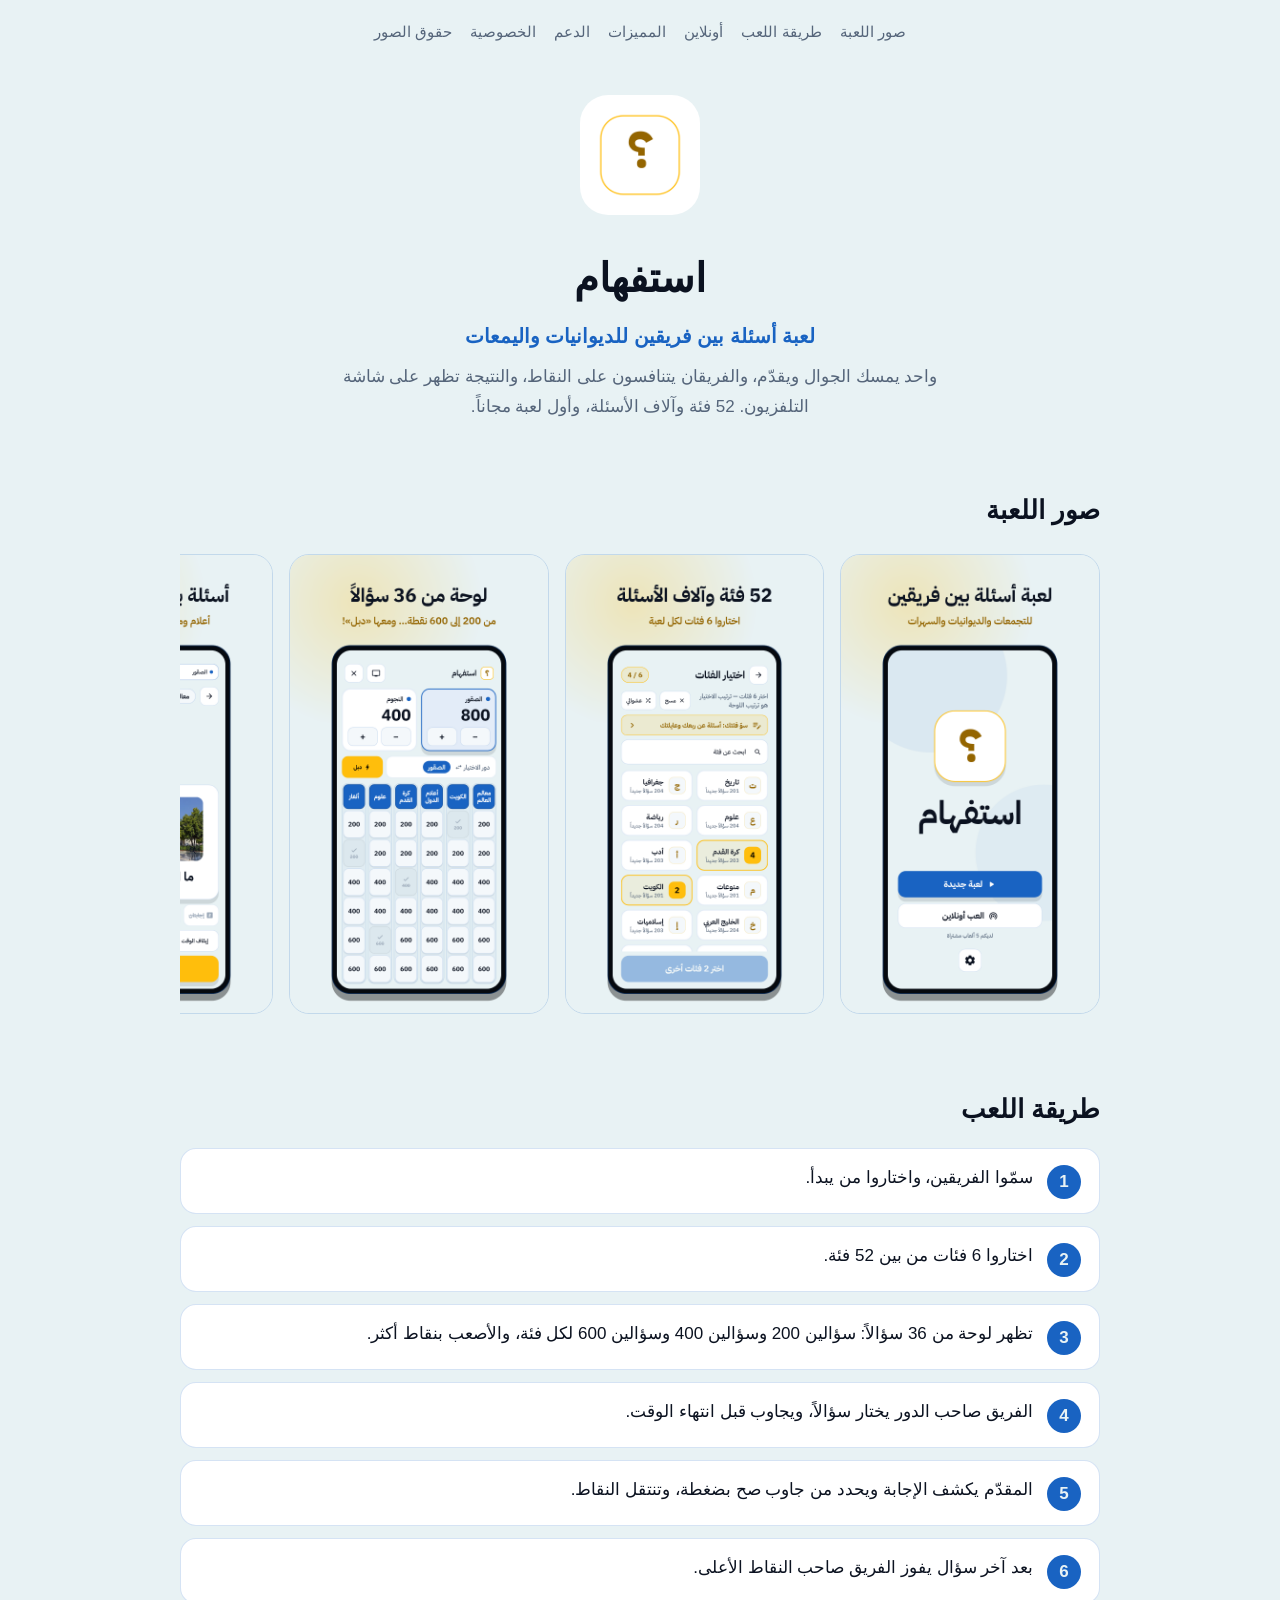
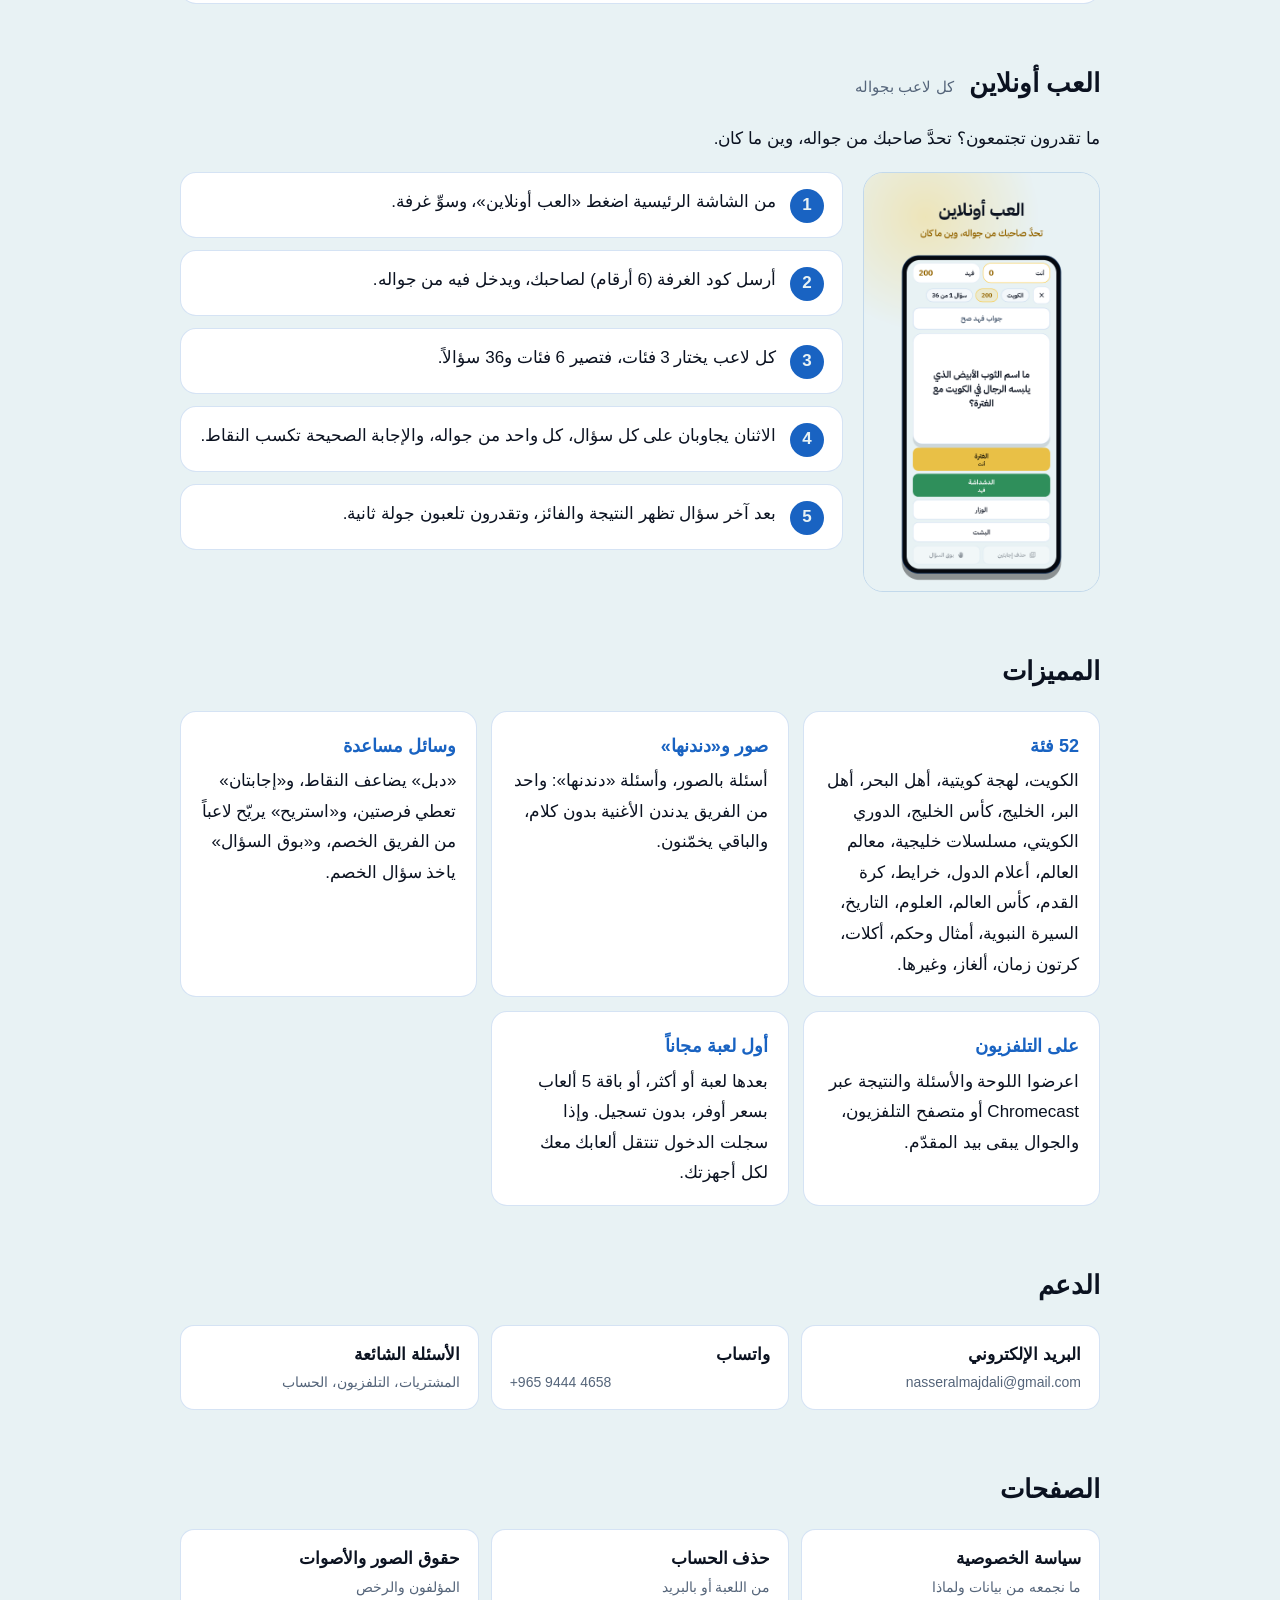
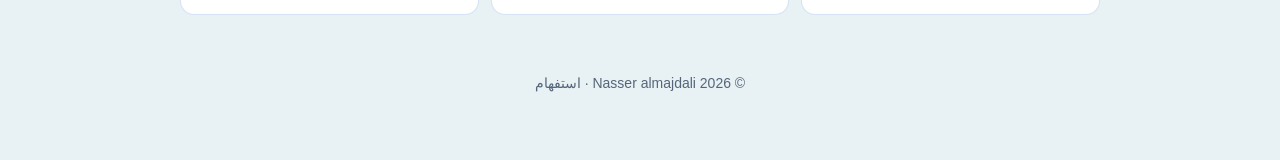
==== index.html @ b18afa00 "Home page and screenshots: no question count Co-Authored-By: Claude Opus 5.5 <noreply@anthropic.com>" ====
<!doctype html>
<html lang="ar" dir="rtl">
<head>
<meta charset="utf-8">
<meta name="viewport" content="width=device-width, initial-scale=1">
<title>استفهام — لعبة أسئلة للديوانيات واليمعات</title>
<meta name="description" content="استفهام: لعبة أسئلة جماعية بين فريقين للديوانيات واليمعات، وتحدٍّ أونلاين بين جوالين. 52 فئة وآلاف الأسئلة، والنتيجة على شاشة التلفزيون.">
<link rel="icon" href="icon.png">
<style>
  :root { --bg: #E8F2F4; --surface: #FFFFFF; --cream: #0B1220; --muted: #55657A; --gold: #1963C2; --border: rgba(25,99,194,.18); }
  * { box-sizing: border-box; }
  html { scroll-behavior: smooth; }
  body { margin: 0; background: var(--bg); color: var(--cream); font: 17px/1.8 "Segoe UI", Tahoma, Arial, sans-serif; }
  a { color: var(--gold); }
  main { max-width: 960px; margin: 0 auto; padding: 0 20px 64px; }
  nav { display: flex; flex-wrap: wrap; gap: 6px 18px; justify-content: center; padding: 18px 0; font-size: 15px; }
  nav a { color: var(--muted); text-decoration: none; }
  nav a:hover { color: var(--gold); }
  .hero { text-align: center; padding: 32px 0 8px; }
  .hero img { width: 120px; height: 120px; border-radius: 28px; }
  h1 { font-size: 40px; margin: 16px 0 4px; }
  .tagline { color: var(--gold); font-size: 20px; font-weight: 600; margin: 0 0 8px; }
  .lead { color: var(--muted); max-width: 640px; margin: 0 auto; }
  h2 { font-size: 26px; margin: 56px 0 16px; }
  h2 small { color: var(--muted); font-size: 15px; font-weight: 400; margin-inline-start: 8px; }
  .shots { display: flex; gap: 16px; overflow-x: auto; padding: 4px 2px 16px; scroll-snap-type: x mandatory; scrollbar-color: rgba(25,99,194,.35) transparent; }
  .shots img { height: 460px; width: auto; border-radius: 20px; border: 1px solid var(--border); scroll-snap-align: start; flex: none; }
  .steps { counter-reset: s; list-style: none; padding: 0; margin: 0; display: grid; gap: 12px; }
  .steps li { counter-increment: s; background: var(--surface); border: 1px solid var(--border); border-radius: 16px; padding: 14px 18px 14px 18px; display: flex; gap: 14px; align-items: flex-start; }
  .steps li::before { content: counter(s); flex: none; width: 34px; height: 34px; border-radius: 50%; background: var(--gold); color: var(--bg); font-weight: 700; display: flex; align-items: center; justify-content: center; margin-top: 2px; }
  .grid { display: grid; grid-template-columns: repeat(auto-fit, minmax(240px, 1fr)); gap: 14px; }
  .card { background: var(--surface); border: 1px solid var(--border); border-radius: 16px; padding: 6px 20px 10px; }
  .card h3 { color: var(--gold); font-size: 18px; margin: 12px 0 4px; }
  .card p { margin: 0 0 6px; color: var(--cream); }
  .links { display: grid; grid-template-columns: repeat(auto-fit, minmax(200px, 1fr)); gap: 12px; }
  .links a { display: block; background: var(--surface); border: 1px solid var(--border); border-radius: 14px; padding: 14px 18px; text-decoration: none; color: var(--cream); font-weight: 600; }
  .links a span { display: block; color: var(--muted); font-weight: 400; font-size: 14px; }
  .links a:hover { border-color: rgba(25,99,194,.35); }
  .online { display: flex; gap: 20px; align-items: flex-start; }
  .online img { height: 420px; width: auto; border-radius: 20px; border: 1px solid var(--border); flex: none; }
  .online .steps { flex: 1; }
  @media (max-width: 700px) { .online { flex-direction: column; align-items: center; } .online img { height: 380px; } }
  footer { text-align: center; color: var(--muted); font-size: 14px; margin-top: 56px; }
  @media (max-width: 600px) { h1 { font-size: 32px; } .shots img { height: 380px; } }
</style>
</head>
<body>
<main>
  <nav>
    <a href="#shots">صور اللعبة</a>
    <a href="#play">طريقة اللعب</a>
    <a href="#online">أونلاين</a>
    <a href="#features">المميزات</a>
    <a href="#help">الدعم</a>
    <a href="privacy.html">الخصوصية</a>
    <a href="credits.html">حقوق الصور</a>
  </nav>

  <section class="hero">
    <img src="icon.png" alt="أيقونة استفهام">
    <h1>استفهام</h1>
    <p class="tagline">لعبة أسئلة بين فريقين للديوانيات واليمعات</p>
    <p class="lead">واحد يمسك الجوال ويقدّم، والفريقان يتنافسون على النقاط، والنتيجة تظهر على شاشة التلفزيون. 52 فئة وآلاف الأسئلة، وأول لعبة مجاناً.</p>
  </section>

  <h2 id="shots">صور اللعبة</h2>
  <div class="shots">
    <img src="shots/1-home.png" alt="الشاشة الرئيسية" loading="lazy">
    <img src="shots/2-categories.png" alt="اختيار الفئات" loading="lazy">
    <img src="shots/3-board.png" alt="لوحة الأسئلة" loading="lazy">
    <img src="shots/4-question.png" alt="سؤال بالصورة" loading="lazy">
    <img src="shots/5-answer.png" alt="كشف الإجابة" loading="lazy">
    <img src="shots/7-results.png" alt="النتيجة النهائية" loading="lazy">
    <img src="shots/8-online.png" alt="العب أونلاين" loading="lazy">
  </div>

  <h2 id="play">طريقة اللعب</h2>
  <ol class="steps">
    <li>سمّوا الفريقين، واختاروا من يبدأ.</li>
    <li>اختاروا 6 فئات من بين 52 فئة.</li>
    <li>تظهر لوحة من 36 سؤالاً: سؤالين 200 وسؤالين 400 وسؤالين 600 لكل فئة، والأصعب بنقاط أكثر.</li>
    <li>الفريق صاحب الدور يختار سؤالاً، ويجاوب قبل انتهاء الوقت.</li>
    <li>المقدّم يكشف الإجابة ويحدد من جاوب صح بضغطة، وتنتقل النقاط.</li>
    <li>بعد آخر سؤال يفوز الفريق صاحب النقاط الأعلى.</li>
  </ol>

  <h2 id="online">العب أونلاين <small>كل لاعب بجواله</small></h2>
  <p>ما تقدرون تجتمعون؟ تحدَّ صاحبك من جواله، وين ما كان.</p>
  <div class="online">
  <img src="shots/8-online.png" alt="سؤال في اللعب أونلاين: إجابتك بالأصفر وإجابة صاحبك الصحيحة بالأخضر" loading="lazy">
  <ol class="steps">
    <li>من الشاشة الرئيسية اضغط «العب أونلاين»، وسوِّ غرفة.</li>
    <li>أرسل كود الغرفة (6 أرقام) لصاحبك، ويدخل فيه من جواله.</li>
    <li>كل لاعب يختار 3 فئات، فتصير 6 فئات و36 سؤالاً.</li>
    <li>الاثنان يجاوبان على كل سؤال، كل واحد من جواله، والإجابة الصحيحة تكسب النقاط.</li>
    <li>بعد آخر سؤال تظهر النتيجة والفائز، وتقدرون تلعبون جولة ثانية.</li>
  </ol>
  </div>

  <h2 id="features">المميزات</h2>
  <div class="grid">
    <div class="card"><h3>52 فئة</h3><p>الكويت، لهجة كويتية، أهل البحر، أهل البر، الخليج، كأس الخليج، الدوري الكويتي، مسلسلات خليجية، معالم العالم، أعلام الدول، خرايط، كرة القدم، كأس العالم، العلوم، التاريخ، السيرة النبوية، أمثال وحكم، أكلات، كرتون زمان، ألغاز، وغيرها.</p></div>
    <div class="card"><h3>صور و«دندنها»</h3><p>أسئلة بالصور، وأسئلة «دندنها»: واحد من الفريق يدندن الأغنية بدون كلام، والباقي يخمّنون.</p></div>
    <div class="card"><h3>وسائل مساعدة</h3><p>«دبل» يضاعف النقاط، و«إجابتان» تعطي فرصتين، و«استريح» يريّح لاعباً من الفريق الخصم، و«بوق السؤال» ياخذ سؤال الخصم.</p></div>
    <div class="card"><h3>على التلفزيون</h3><p>اعرضوا اللوحة والأسئلة والنتيجة عبر Chromecast أو متصفح التلفزيون، والجوال يبقى بيد المقدّم.</p></div>
    <div class="card"><h3>أول لعبة مجاناً</h3><p>بعدها لعبة أو أكثر، أو باقة 5 ألعاب بسعر أوفر، بدون تسجيل. وإذا سجلت الدخول تنتقل ألعابك معك لكل أجهزتك.</p></div>
  </div>

  <h2 id="help">الدعم</h2>
  <div class="links">
    <a href="mailto:nasseralmajdali@gmail.com?subject=%D8%A5%D8%B3%D8%AA%D9%81%D9%87%D8%A7%D9%85">البريد الإلكتروني<span>nasseralmajdali@gmail.com</span></a>
    <a href="https://wa.me/96594444658">واتساب<span dir="ltr">+965 9444 4658</span></a>
    <a href="support.html">الأسئلة الشائعة<span>المشتريات، التلفزيون، الحساب</span></a>
  </div>

  <h2>الصفحات</h2>
  <div class="links">
    <a href="privacy.html">سياسة الخصوصية<span>ما نجمعه من بيانات ولماذا</span></a>
    <a href="delete-account.html">حذف الحساب<span>من اللعبة أو بالبريد</span></a>
    <a href="credits.html">حقوق الصور والأصوات<span>المؤلفون والرخص</span></a>
  </div>

  <footer>© 2026 Nasser almajdali · استفهام</footer>
</main>
</body>
</html>
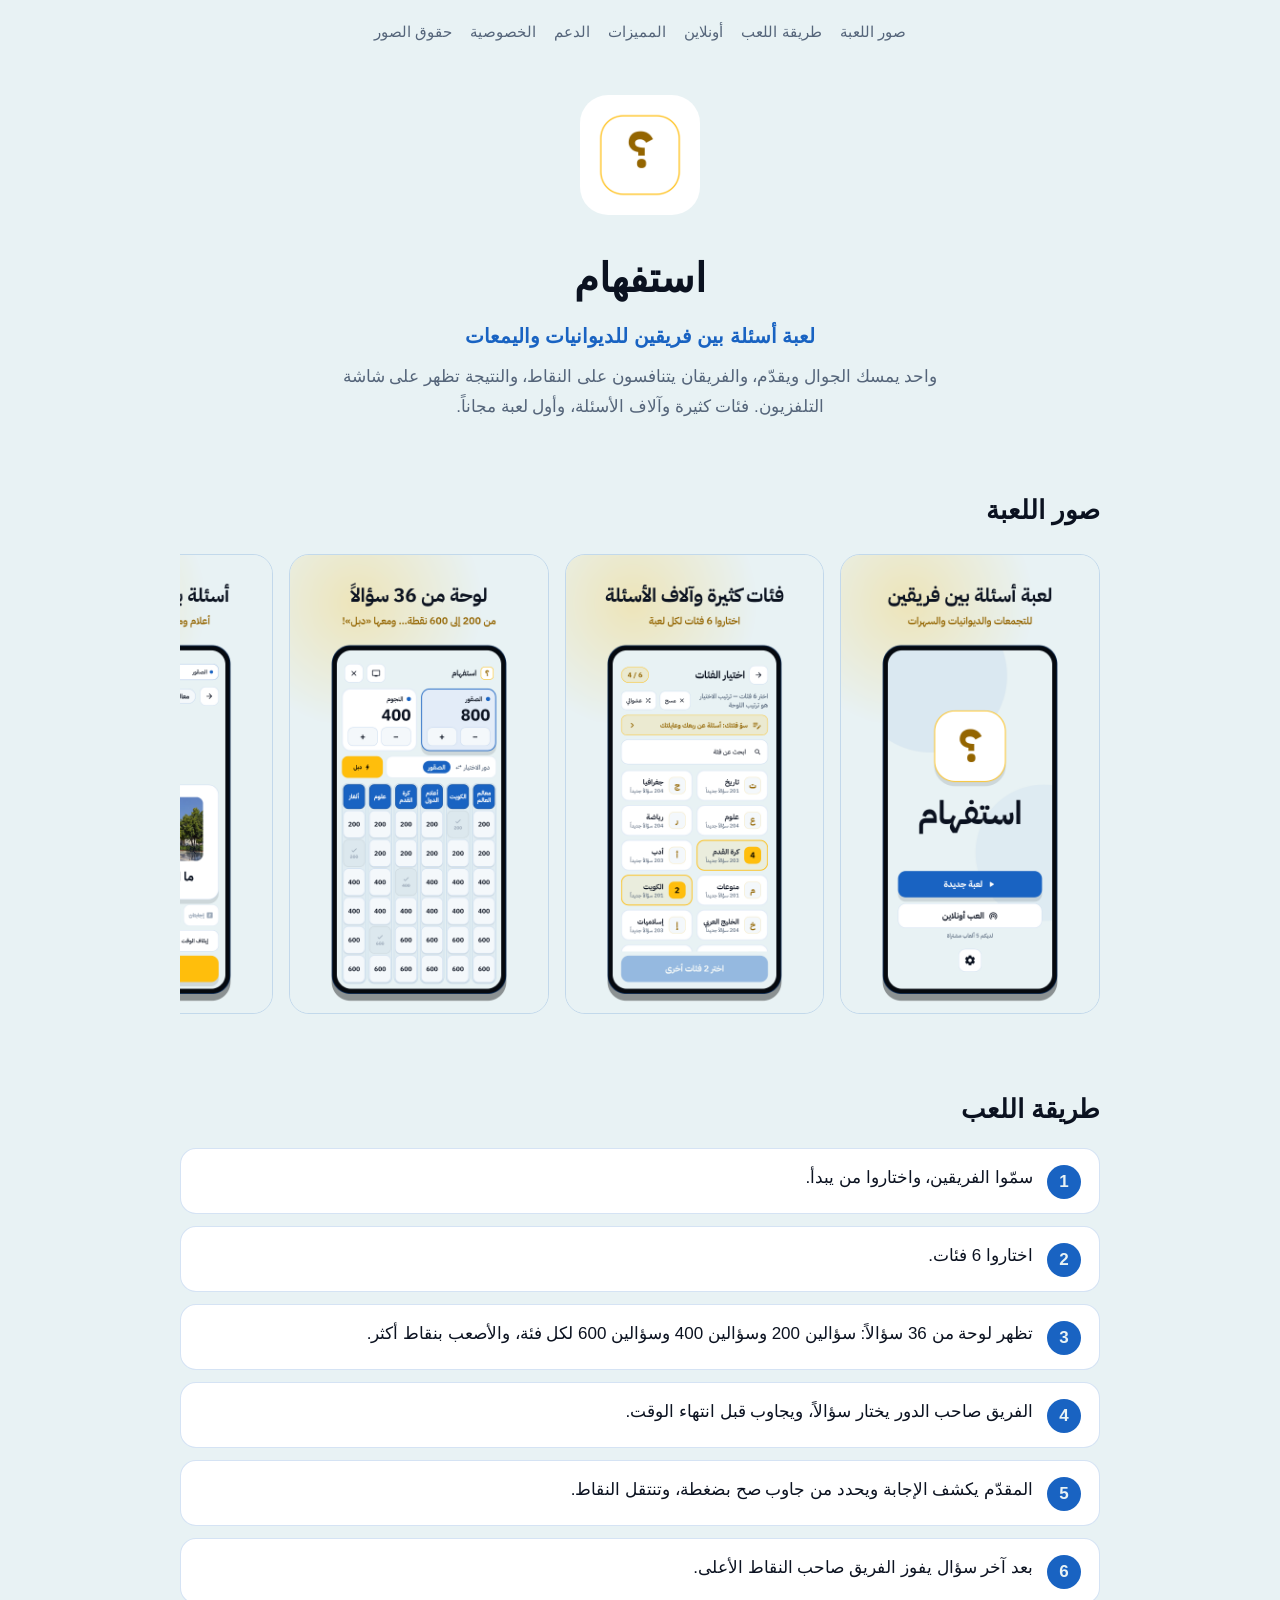
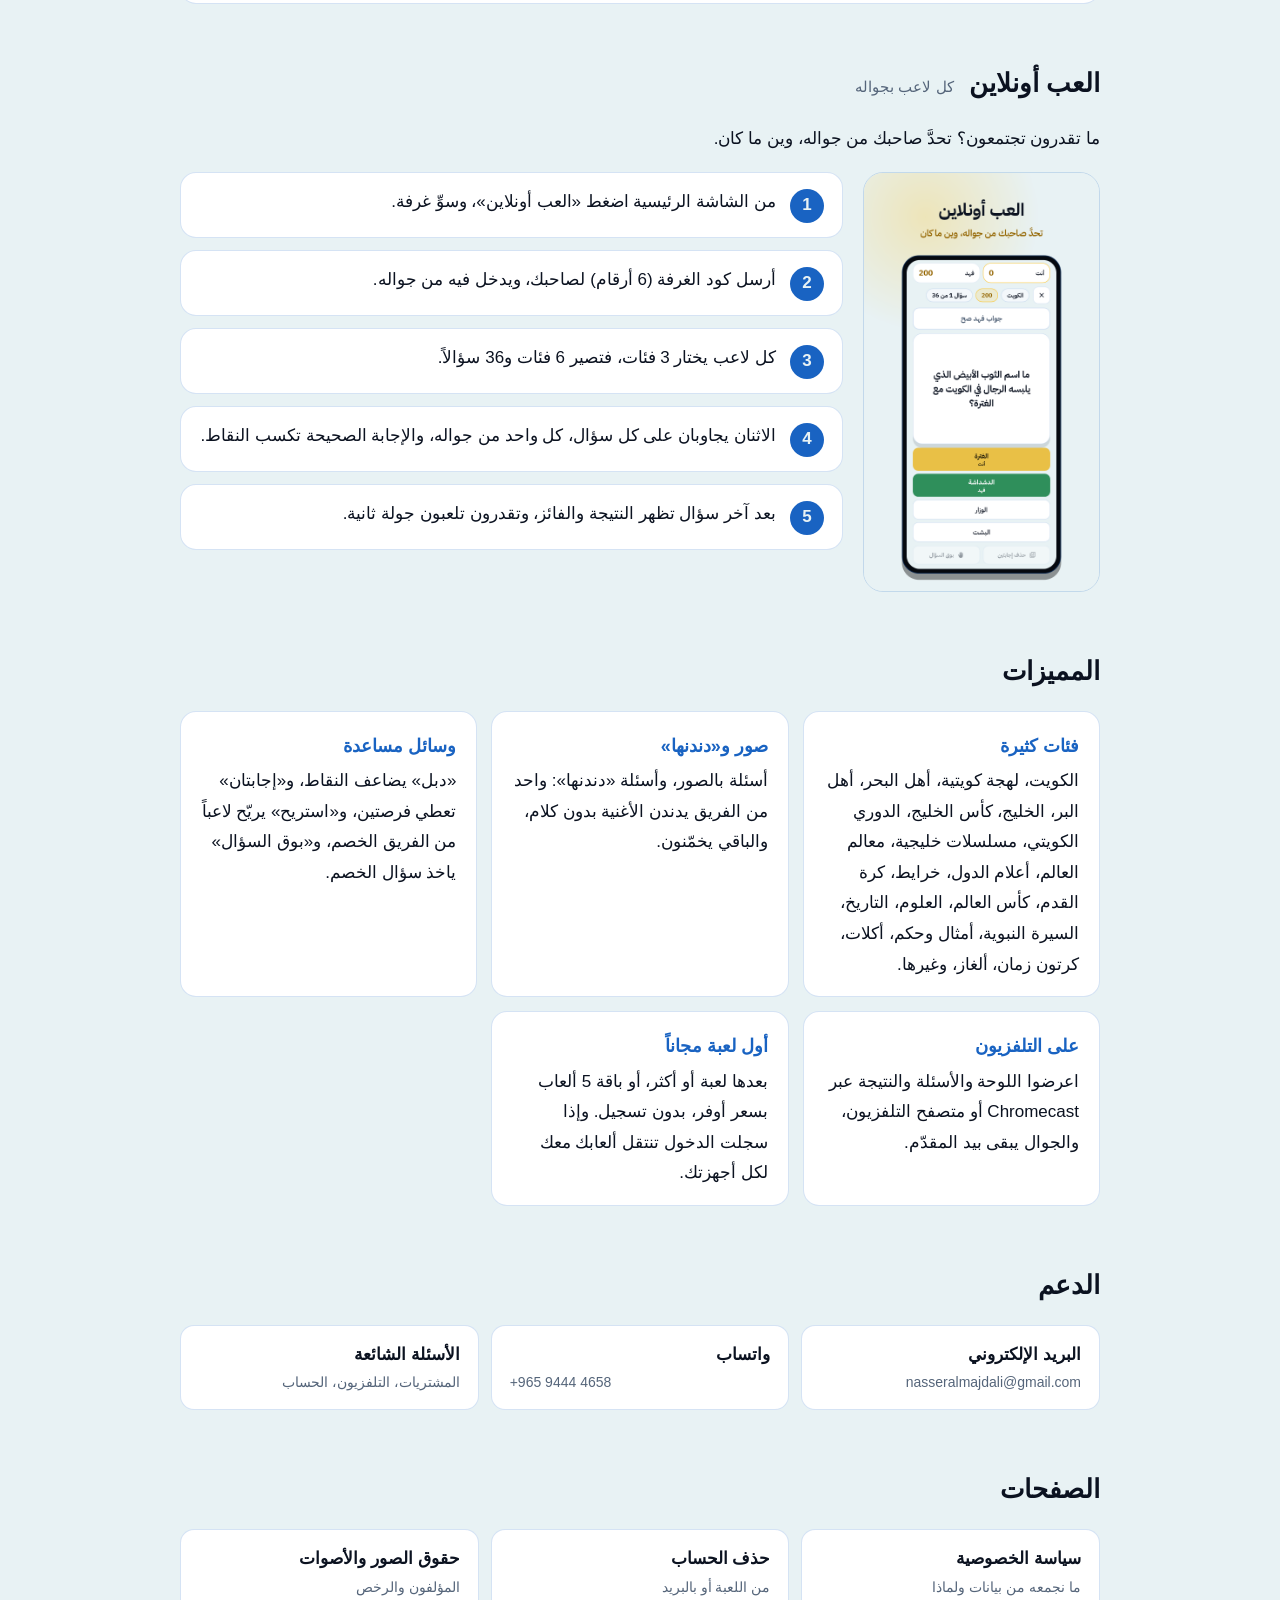
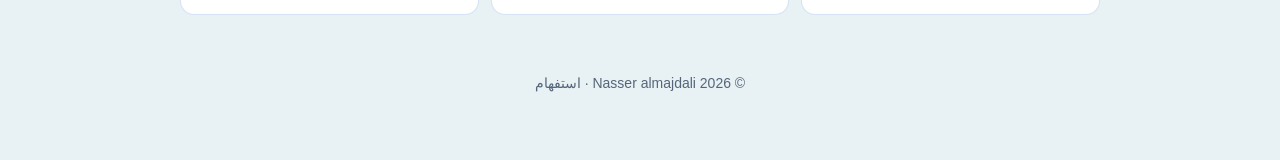
==== commit 63556efe: "Home page and screenshot: no category count Co-Authored-By: Claude Opus 5.5 <noreply@anthropic.com>" ====
--- a/index.html
+++ b/index.html
@@ -4,7 +4,7 @@
 <meta charset="utf-8">
 <meta name="viewport" content="width=device-width, initial-scale=1">
 <title>استفهام — لعبة أسئلة للديوانيات واليمعات</title>
-<meta name="description" content="استفهام: لعبة أسئلة جماعية بين فريقين للديوانيات واليمعات، وتحدٍّ أونلاين بين جوالين. 52 فئة وآلاف الأسئلة، والنتيجة على شاشة التلفزيون.">
+<meta name="description" content="استفهام: لعبة أسئلة جماعية بين فريقين للديوانيات واليمعات، وتحدٍّ أونلاين بين جوالين. فئات كثيرة وآلاف الأسئلة، والنتيجة على شاشة التلفزيون.">
 <link rel="icon" href="icon.png">
 <style>
   :root { --bg: #E8F2F4; --surface: #FFFFFF; --cream: #0B1220; --muted: #55657A; --gold: #1963C2; --border: rgba(25,99,194,.18); }
@@ -60,7 +60,7 @@
     <img src="icon.png" alt="أيقونة استفهام">
     <h1>استفهام</h1>
     <p class="tagline">لعبة أسئلة بين فريقين للديوانيات واليمعات</p>
-    <p class="lead">واحد يمسك الجوال ويقدّم، والفريقان يتنافسون على النقاط، والنتيجة تظهر على شاشة التلفزيون. 52 فئة وآلاف الأسئلة، وأول لعبة مجاناً.</p>
+    <p class="lead">واحد يمسك الجوال ويقدّم، والفريقان يتنافسون على النقاط، والنتيجة تظهر على شاشة التلفزيون. فئات كثيرة وآلاف الأسئلة، وأول لعبة مجاناً.</p>
   </section>
 
   <h2 id="shots">صور اللعبة</h2>
@@ -77,7 +77,7 @@
   <h2 id="play">طريقة اللعب</h2>
   <ol class="steps">
     <li>سمّوا الفريقين، واختاروا من يبدأ.</li>
-    <li>اختاروا 6 فئات من بين 52 فئة.</li>
+    <li>اختاروا 6 فئات.</li>
     <li>تظهر لوحة من 36 سؤالاً: سؤالين 200 وسؤالين 400 وسؤالين 600 لكل فئة، والأصعب بنقاط أكثر.</li>
     <li>الفريق صاحب الدور يختار سؤالاً، ويجاوب قبل انتهاء الوقت.</li>
     <li>المقدّم يكشف الإجابة ويحدد من جاوب صح بضغطة، وتنتقل النقاط.</li>
@@ -99,7 +99,7 @@
 
   <h2 id="features">المميزات</h2>
   <div class="grid">
-    <div class="card"><h3>52 فئة</h3><p>الكويت، لهجة كويتية، أهل البحر، أهل البر، الخليج، كأس الخليج، الدوري الكويتي، مسلسلات خليجية، معالم العالم، أعلام الدول، خرايط، كرة القدم، كأس العالم، العلوم، التاريخ، السيرة النبوية، أمثال وحكم، أكلات، كرتون زمان، ألغاز، وغيرها.</p></div>
+    <div class="card"><h3>فئات كثيرة</h3><p>الكويت، لهجة كويتية، أهل البحر، أهل البر، الخليج، كأس الخليج، الدوري الكويتي، مسلسلات خليجية، معالم العالم، أعلام الدول، خرايط، كرة القدم، كأس العالم، العلوم، التاريخ، السيرة النبوية، أمثال وحكم، أكلات، كرتون زمان، ألغاز، وغيرها.</p></div>
     <div class="card"><h3>صور و«دندنها»</h3><p>أسئلة بالصور، وأسئلة «دندنها»: واحد من الفريق يدندن الأغنية بدون كلام، والباقي يخمّنون.</p></div>
     <div class="card"><h3>وسائل مساعدة</h3><p>«دبل» يضاعف النقاط، و«إجابتان» تعطي فرصتين، و«استريح» يريّح لاعباً من الفريق الخصم، و«بوق السؤال» ياخذ سؤال الخصم.</p></div>
     <div class="card"><h3>على التلفزيون</h3><p>اعرضوا اللوحة والأسئلة والنتيجة عبر Chromecast أو متصفح التلفزيون، والجوال يبقى بيد المقدّم.</p></div>
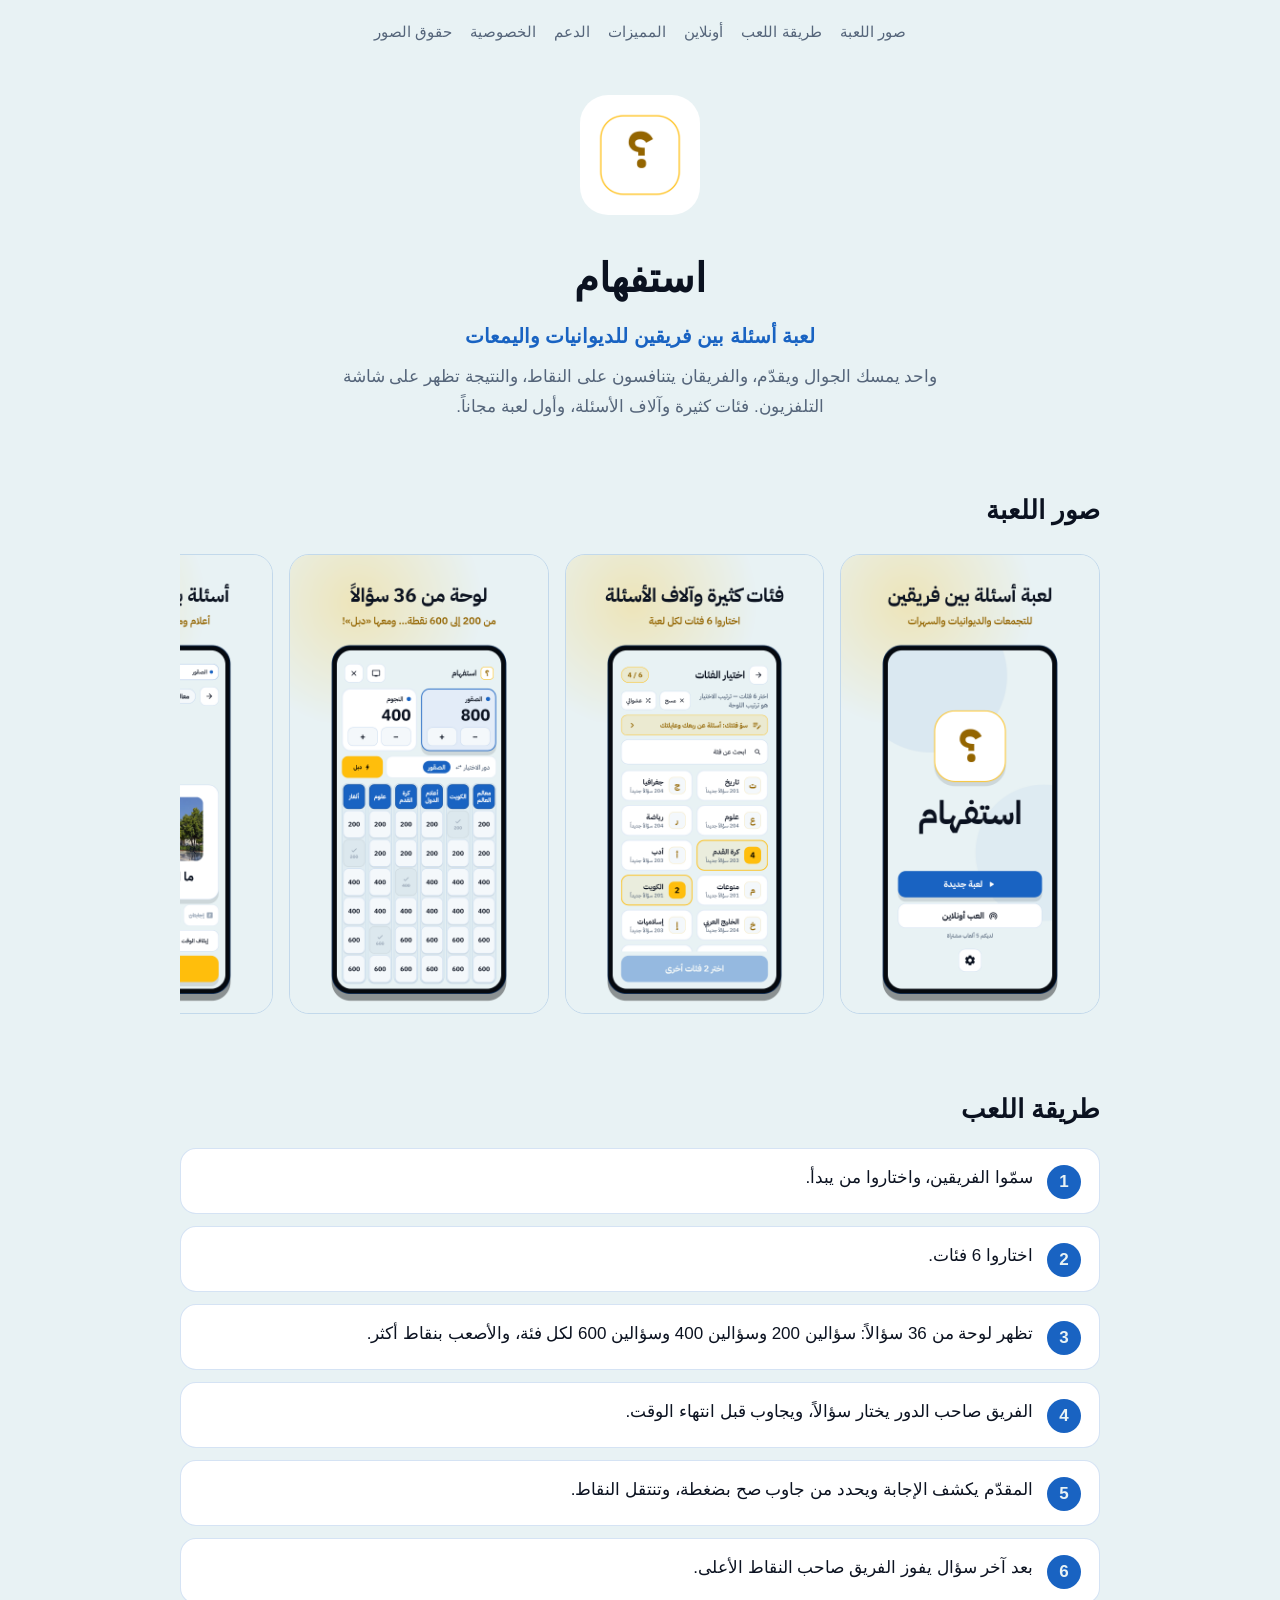
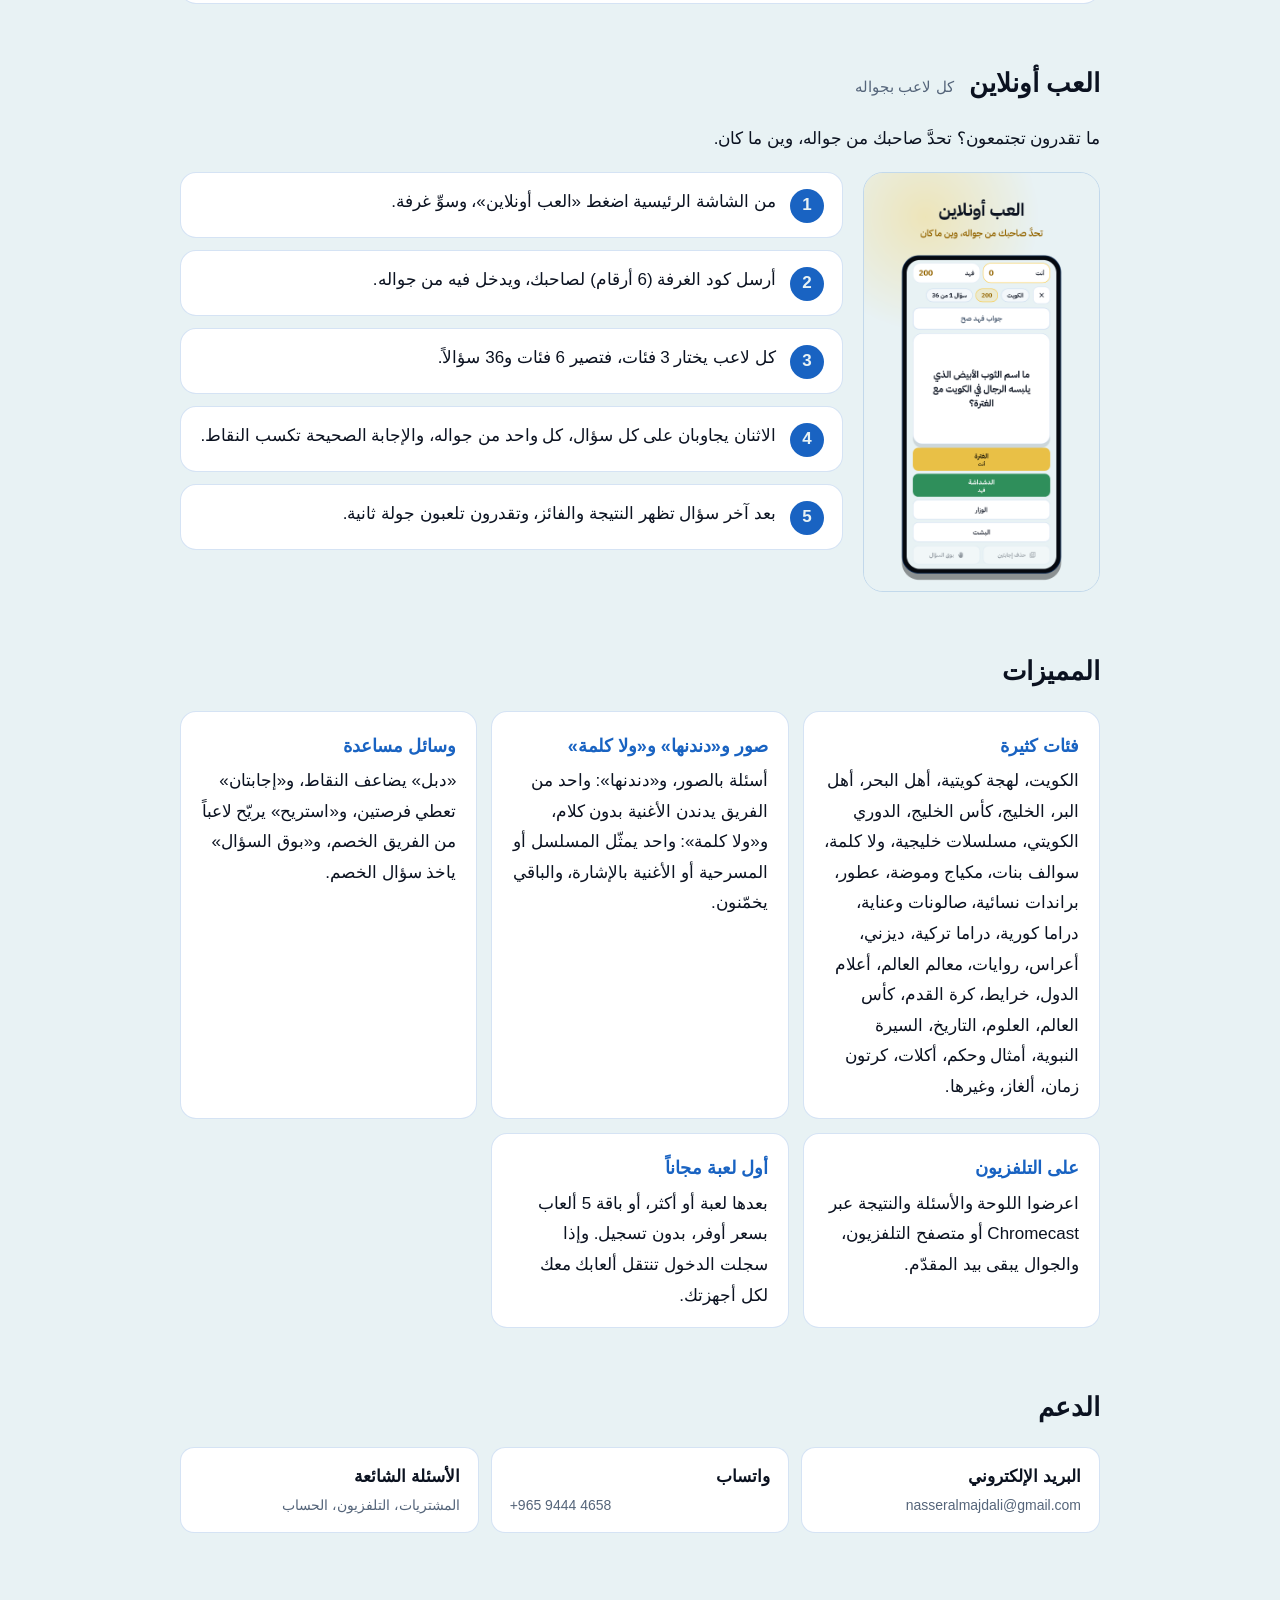
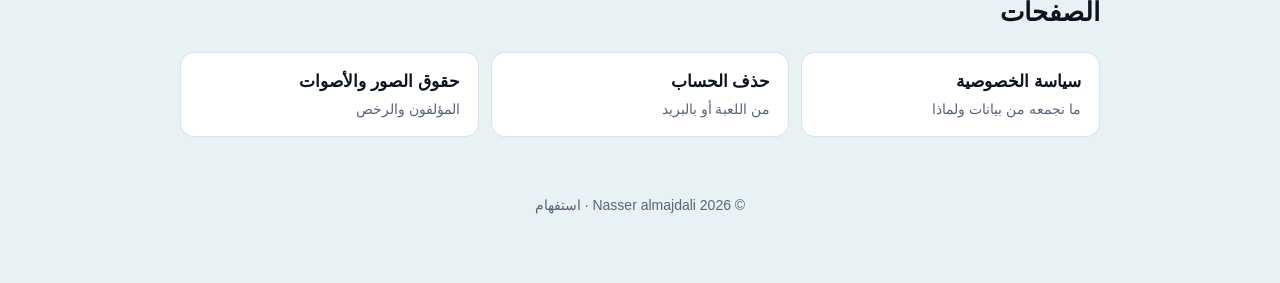
==== commit c0f6d017: "New categories on the home page Co-Authored-By: Claude Opus 5.5 <noreply@anthropic.com>" ====
--- a/index.html
+++ b/index.html
@@ -99,8 +99,8 @@
 
   <h2 id="features">المميزات</h2>
   <div class="grid">
-    <div class="card"><h3>فئات كثيرة</h3><p>الكويت، لهجة كويتية، أهل البحر، أهل البر، الخليج، كأس الخليج، الدوري الكويتي، مسلسلات خليجية، معالم العالم، أعلام الدول، خرايط، كرة القدم، كأس العالم، العلوم، التاريخ، السيرة النبوية، أمثال وحكم، أكلات، كرتون زمان، ألغاز، وغيرها.</p></div>
-    <div class="card"><h3>صور و«دندنها»</h3><p>أسئلة بالصور، وأسئلة «دندنها»: واحد من الفريق يدندن الأغنية بدون كلام، والباقي يخمّنون.</p></div>
+    <div class="card"><h3>فئات كثيرة</h3><p>الكويت، لهجة كويتية، أهل البحر، أهل البر، الخليج، كأس الخليج، الدوري الكويتي، مسلسلات خليجية، ولا كلمة، سوالف بنات، مكياج وموضة، عطور، براندات نسائية، صالونات وعناية، دراما كورية، دراما تركية، ديزني، أعراس، روايات، معالم العالم، أعلام الدول، خرايط، كرة القدم، كأس العالم، العلوم، التاريخ، السيرة النبوية، أمثال وحكم، أكلات، كرتون زمان، ألغاز، وغيرها.</p></div>
+    <div class="card"><h3>صور و«دندنها» و«ولا كلمة»</h3><p>أسئلة بالصور، و«دندنها»: واحد من الفريق يدندن الأغنية بدون كلام، و«ولا كلمة»: واحد يمثّل المسلسل أو المسرحية أو الأغنية بالإشارة، والباقي يخمّنون.</p></div>
     <div class="card"><h3>وسائل مساعدة</h3><p>«دبل» يضاعف النقاط، و«إجابتان» تعطي فرصتين، و«استريح» يريّح لاعباً من الفريق الخصم، و«بوق السؤال» ياخذ سؤال الخصم.</p></div>
     <div class="card"><h3>على التلفزيون</h3><p>اعرضوا اللوحة والأسئلة والنتيجة عبر Chromecast أو متصفح التلفزيون، والجوال يبقى بيد المقدّم.</p></div>
     <div class="card"><h3>أول لعبة مجاناً</h3><p>بعدها لعبة أو أكثر، أو باقة 5 ألعاب بسعر أوفر، بدون تسجيل. وإذا سجلت الدخول تنتقل ألعابك معك لكل أجهزتك.</p></div>
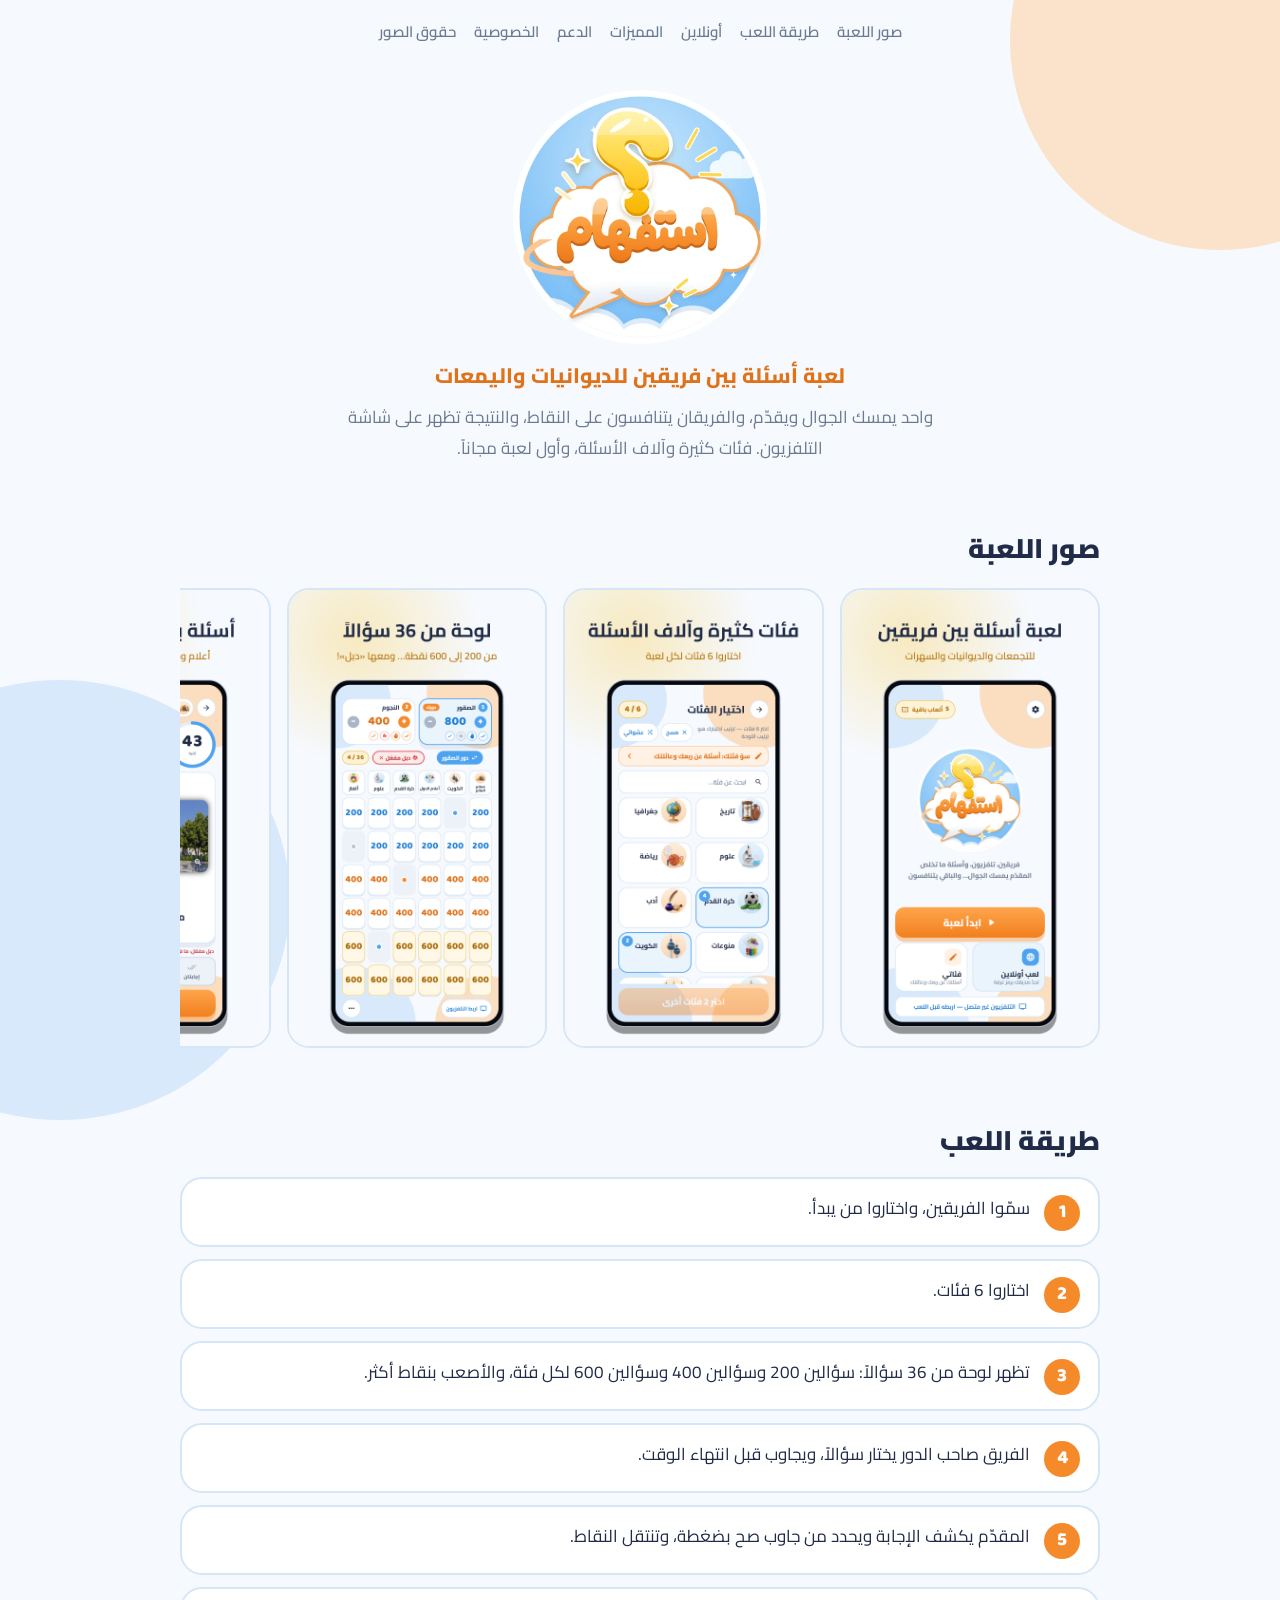
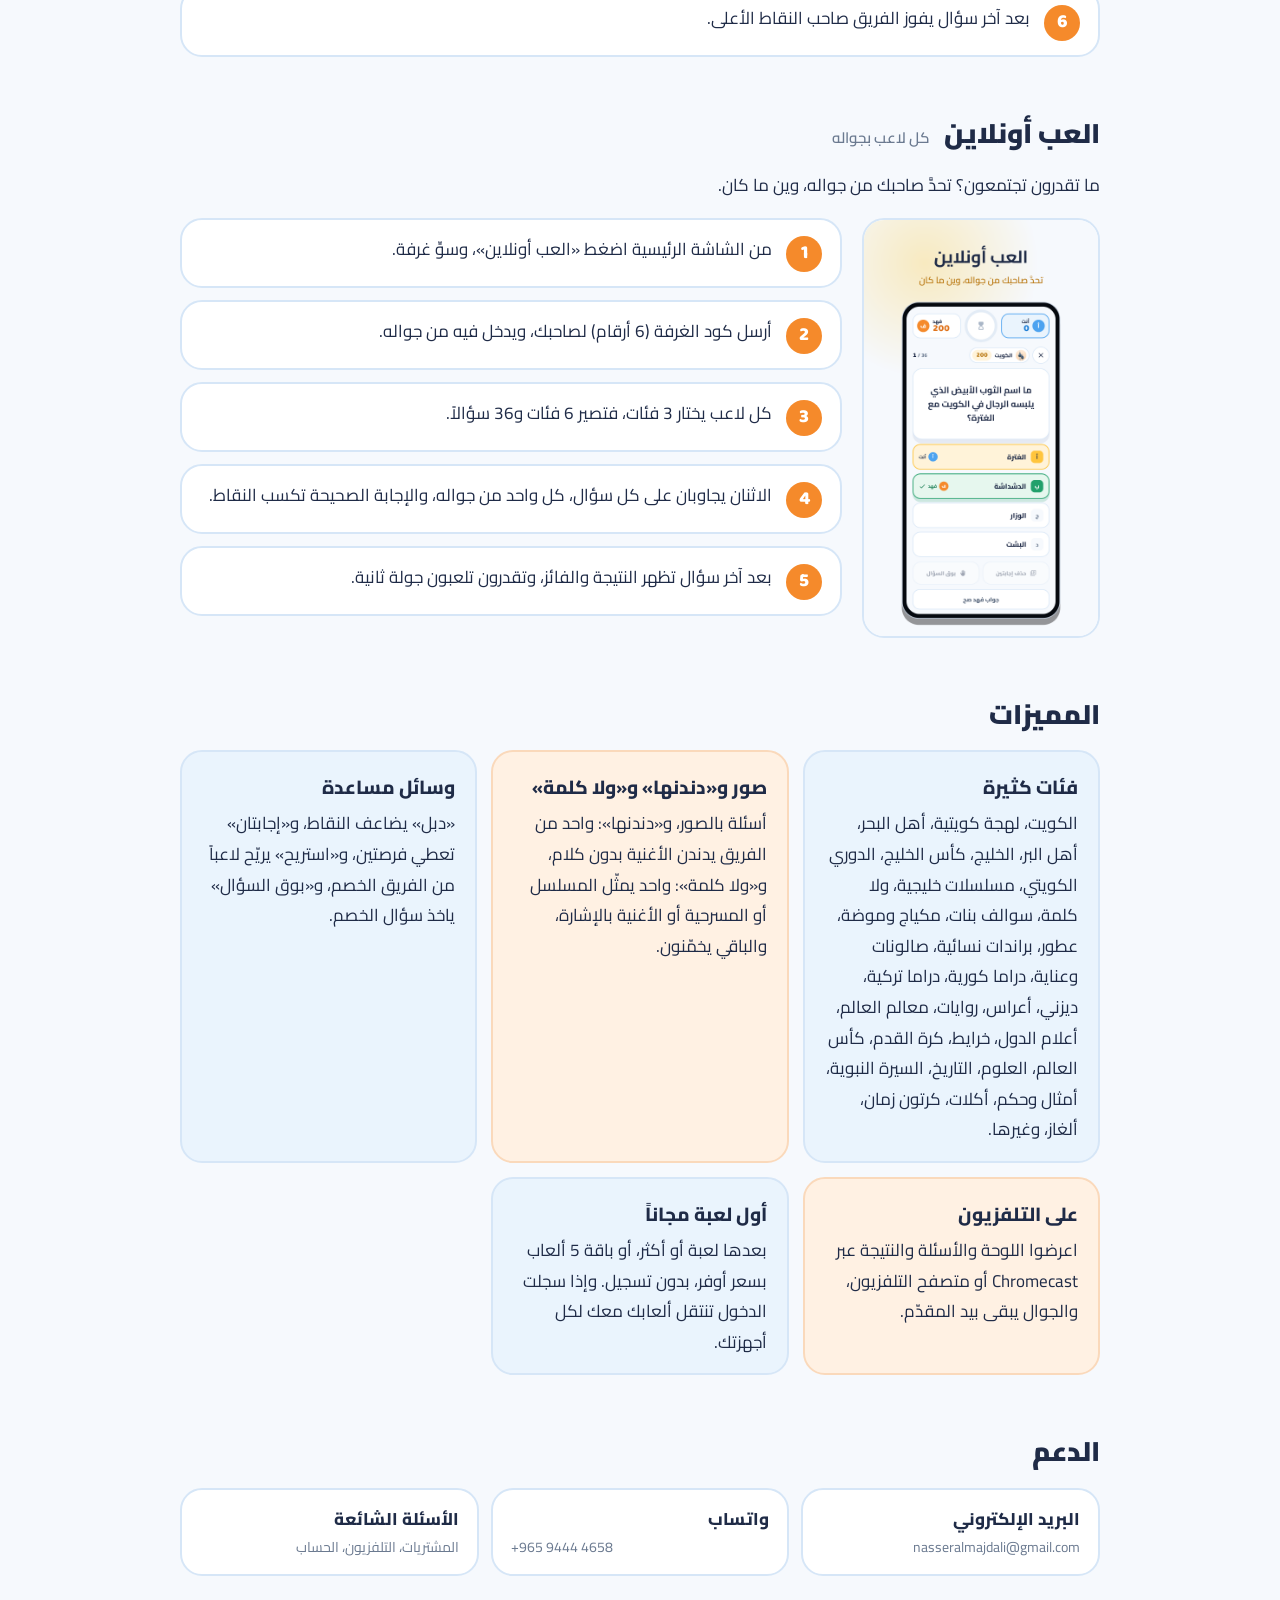
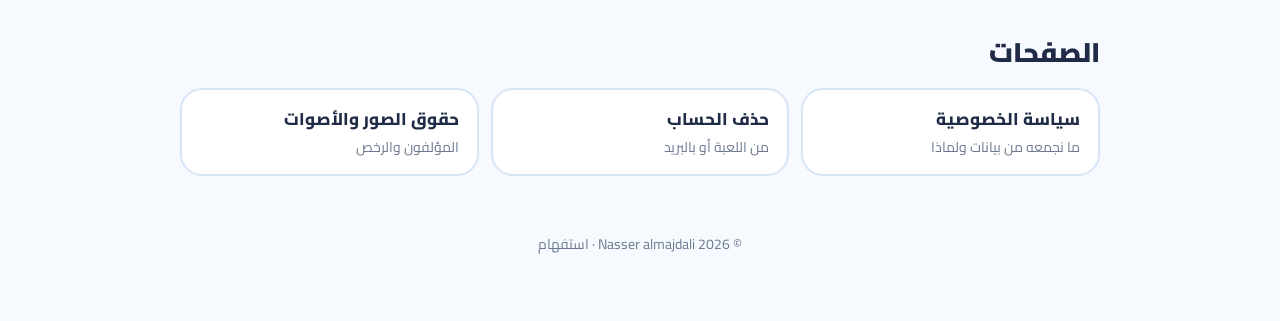
==== commit 157bf988: "New look: site, privacy and the other pages" ====
--- a/index.html
+++ b/index.html
@@ -6,46 +6,10 @@
 <title>استفهام — لعبة أسئلة للديوانيات واليمعات</title>
 <meta name="description" content="استفهام: لعبة أسئلة جماعية بين فريقين للديوانيات واليمعات، وتحدٍّ أونلاين بين جوالين. فئات كثيرة وآلاف الأسئلة، والنتيجة على شاشة التلفزيون.">
 <link rel="icon" href="icon.png">
-<style>
-  :root { --bg: #E8F2F4; --surface: #FFFFFF; --cream: #0B1220; --muted: #55657A; --gold: #1963C2; --border: rgba(25,99,194,.18); }
-  * { box-sizing: border-box; }
-  html { scroll-behavior: smooth; }
-  body { margin: 0; background: var(--bg); color: var(--cream); font: 17px/1.8 "Segoe UI", Tahoma, Arial, sans-serif; }
-  a { color: var(--gold); }
-  main { max-width: 960px; margin: 0 auto; padding: 0 20px 64px; }
-  nav { display: flex; flex-wrap: wrap; gap: 6px 18px; justify-content: center; padding: 18px 0; font-size: 15px; }
-  nav a { color: var(--muted); text-decoration: none; }
-  nav a:hover { color: var(--gold); }
-  .hero { text-align: center; padding: 32px 0 8px; }
-  .hero img { width: 120px; height: 120px; border-radius: 28px; }
-  h1 { font-size: 40px; margin: 16px 0 4px; }
-  .tagline { color: var(--gold); font-size: 20px; font-weight: 600; margin: 0 0 8px; }
-  .lead { color: var(--muted); max-width: 640px; margin: 0 auto; }
-  h2 { font-size: 26px; margin: 56px 0 16px; }
-  h2 small { color: var(--muted); font-size: 15px; font-weight: 400; margin-inline-start: 8px; }
-  .shots { display: flex; gap: 16px; overflow-x: auto; padding: 4px 2px 16px; scroll-snap-type: x mandatory; scrollbar-color: rgba(25,99,194,.35) transparent; }
-  .shots img { height: 460px; width: auto; border-radius: 20px; border: 1px solid var(--border); scroll-snap-align: start; flex: none; }
-  .steps { counter-reset: s; list-style: none; padding: 0; margin: 0; display: grid; gap: 12px; }
-  .steps li { counter-increment: s; background: var(--surface); border: 1px solid var(--border); border-radius: 16px; padding: 14px 18px 14px 18px; display: flex; gap: 14px; align-items: flex-start; }
-  .steps li::before { content: counter(s); flex: none; width: 34px; height: 34px; border-radius: 50%; background: var(--gold); color: var(--bg); font-weight: 700; display: flex; align-items: center; justify-content: center; margin-top: 2px; }
-  .grid { display: grid; grid-template-columns: repeat(auto-fit, minmax(240px, 1fr)); gap: 14px; }
-  .card { background: var(--surface); border: 1px solid var(--border); border-radius: 16px; padding: 6px 20px 10px; }
-  .card h3 { color: var(--gold); font-size: 18px; margin: 12px 0 4px; }
-  .card p { margin: 0 0 6px; color: var(--cream); }
-  .links { display: grid; grid-template-columns: repeat(auto-fit, minmax(200px, 1fr)); gap: 12px; }
-  .links a { display: block; background: var(--surface); border: 1px solid var(--border); border-radius: 14px; padding: 14px 18px; text-decoration: none; color: var(--cream); font-weight: 600; }
-  .links a span { display: block; color: var(--muted); font-weight: 400; font-size: 14px; }
-  .links a:hover { border-color: rgba(25,99,194,.35); }
-  .online { display: flex; gap: 20px; align-items: flex-start; }
-  .online img { height: 420px; width: auto; border-radius: 20px; border: 1px solid var(--border); flex: none; }
-  .online .steps { flex: 1; }
-  @media (max-width: 700px) { .online { flex-direction: column; align-items: center; } .online img { height: 380px; } }
-  footer { text-align: center; color: var(--muted); font-size: 14px; margin-top: 56px; }
-  @media (max-width: 600px) { h1 { font-size: 32px; } .shots img { height: 380px; } }
-</style>
+<link rel="stylesheet" href="site.css">
 </head>
 <body>
-<main>
+<main class="wide">
   <nav>
     <a href="#shots">صور اللعبة</a>
     <a href="#play">طريقة اللعب</a>
@@ -57,8 +21,8 @@
   </nav>
 
   <section class="hero">
-    <img src="icon.png" alt="أيقونة استفهام">
-    <h1>استفهام</h1>
+    <img src="brand/logo.webp" alt="استفهام">
+    <h1 class="hidden">استفهام</h1>
     <p class="tagline">لعبة أسئلة بين فريقين للديوانيات واليمعات</p>
     <p class="lead">واحد يمسك الجوال ويقدّم، والفريقان يتنافسون على النقاط، والنتيجة تظهر على شاشة التلفزيون. فئات كثيرة وآلاف الأسئلة، وأول لعبة مجاناً.</p>
   </section>
--- a/site.css
+++ b/site.css
@@ -0,0 +1,78 @@
+/* The look of the game's site, the same as the app and the TV page. */
+@font-face { font-family: Cairo; src: url(fonts/Cairo-Variable.ttf); font-weight: 200 1000; font-display: swap; }
+@font-face { font-family: "Baloo Bhaijaan 2"; src: url(fonts/BalooBhaijaan2-Variable.ttf); font-weight: 400 800; font-display: swap; }
+
+:root {
+  --bg: #F6F9FD; --surface: #FFFFFF; --ink: #1F2B47; --muted: #6B7A90; --border: #D6E6F7;
+  --blue: #1C7DD6; --blue-soft: #EAF4FD; --orange: #F58A2B; --orange-text: #E0721A; --orange-soft: #FFF1E3;
+  --gold: #FFC53D; --gold-soft: #FFF3D9;
+}
+* { box-sizing: border-box; }
+html { scroll-behavior: smooth; }
+body { margin: 0; min-height: 100vh; background: var(--bg); color: var(--ink); font: 17px/1.8 Cairo, "Segoe UI", Tahoma, Arial, sans-serif; overflow-x: hidden; position: relative; }
+body::before, body::after { content: ""; position: fixed; z-index: -1; border-radius: 50%; }
+body::before { width: 420px; height: 420px; top: -170px; right: -150px; background: #FBE3CB; }
+body::after { width: 460px; height: 440px; bottom: -220px; left: -170px; background: #D8E9FB; }
+a { color: var(--blue); font-weight: 600; }
+strong { font-weight: 800; }
+
+main { max-width: 760px; margin: 0 auto; padding: 32px 20px 64px; }
+main.wide { max-width: 960px; padding-top: 0; }
+.brand { display: block; width: 96px; height: 96px; object-fit: contain; }
+.hidden { position: absolute; width: 1px; height: 1px; overflow: hidden; clip-path: inset(50%); margin: 0; }
+h1 { font-size: 32px; font-weight: 900; line-height: 1.4; margin: 12px 0 4px; }
+h2 { font-size: 21px; font-weight: 800; color: var(--orange-text); line-height: 1.5; margin: 32px 0 8px; }
+p, li { color: var(--ink); }
+.muted { color: var(--muted); font-size: 15px; }
+ul, ol { padding-inline-start: 22px; }
+.card { background: var(--surface); border: 2px solid var(--border); border-radius: 22px; padding: 6px 20px; }
+section { border-top: 2px solid var(--border); margin-top: 48px; padding-top: 8px; }
+[lang="en"] { direction: ltr; text-align: left; }
+
+/* The home page. */
+nav { display: flex; flex-wrap: wrap; gap: 6px 18px; justify-content: center; padding: 18px 0; font-size: 15px; }
+nav a { color: var(--muted); text-decoration: none; }
+nav a:hover { color: var(--orange-text); }
+.hero { border: 0; margin: 0; text-align: center; padding: 24px 0 8px; }
+.hero img { width: 260px; height: 260px; object-fit: contain; }
+.tagline { color: var(--orange-text); font-size: 21px; font-weight: 800; margin: 0 0 8px; }
+.lead { color: var(--muted); max-width: 640px; margin: 0 auto; }
+main.wide h2 { font-size: 27px; font-weight: 900; color: var(--ink); margin: 56px 0 16px; }
+h2 small { color: var(--muted); font-size: 15px; font-weight: 600; margin-inline-start: 8px; }
+.shots { display: flex; gap: 16px; overflow-x: auto; padding: 4px 2px 16px; scroll-snap-type: x mandatory; scrollbar-color: #C3CEDD transparent; }
+.shots img { height: 460px; width: auto; border-radius: 22px; border: 2px solid var(--border); scroll-snap-align: start; flex: none; }
+.steps { counter-reset: s; list-style: none; padding: 0; margin: 0; display: grid; gap: 12px; }
+.steps li { counter-increment: s; background: var(--surface); border: 2px solid var(--border); border-radius: 22px; padding: 14px 18px; display: flex; gap: 14px; align-items: flex-start; }
+.steps li::before { content: counter(s); flex: none; width: 36px; height: 36px; border-radius: 50%; background: var(--orange); color: #FFFFFF; font: 800 19px/1 "Baloo Bhaijaan 2", Cairo, sans-serif; display: flex; align-items: center; justify-content: center; margin-top: 2px; }
+.grid { display: grid; grid-template-columns: repeat(auto-fit, minmax(240px, 1fr)); gap: 14px; }
+.grid .card { padding: 6px 20px 10px; }
+.grid .card:nth-child(odd) { background: var(--blue-soft); }
+.grid .card:nth-child(even) { background: var(--orange-soft); border-color: #FAD9BB; }
+.card h3 { font-size: 19px; font-weight: 800; margin: 12px 0 4px; }
+.card p { margin: 0 0 6px; }
+.links { display: grid; grid-template-columns: repeat(auto-fit, minmax(200px, 1fr)); gap: 12px; }
+.links a { display: block; background: var(--surface); border: 2px solid var(--border); border-radius: 22px; padding: 14px 18px; text-decoration: none; color: var(--ink); font-weight: 800; }
+.links a span { display: block; color: var(--muted); font-weight: 400; font-size: 14px; }
+.links a:hover { border-color: var(--orange); }
+.online { display: flex; gap: 20px; align-items: flex-start; }
+.online img { height: 420px; width: auto; border-radius: 22px; border: 2px solid var(--border); flex: none; }
+.online .steps { flex: 1; }
+footer { text-align: center; color: var(--muted); font-size: 14px; margin-top: 56px; }
+@media (max-width: 700px) { .online { flex-direction: column; align-items: center; } .online img { height: 380px; } }
+@media (max-width: 600px) { .hero img { width: 210px; height: 210px; } .shots img { height: 380px; } }
+
+/* The download page. */
+body.get { display: flex; align-items: center; justify-content: center; }
+.get main { text-align: center; padding: 32px 16px; }
+.get .brand { width: 220px; height: 220px; margin: 0 auto 12px; }
+.get p { color: var(--muted); margin: 4px 0 28px; }
+.stores { display: flex; gap: 12px; justify-content: center; flex-wrap: wrap; }
+.stores a { background: var(--orange); color: #FFFFFF; text-decoration: none; font-weight: 800; padding: 12px 28px; border-radius: 999px; direction: ltr; }
+
+/* The credits page. */
+main.credits { max-width: 960px; }
+.wrap { overflow-x: auto; background: var(--surface); border: 2px solid var(--border); border-radius: 22px; margin-top: 20px; }
+table { border-collapse: collapse; width: 100%; font-size: 14px; }
+th, td { text-align: start; padding: 8px 12px; border-bottom: 1px solid var(--border); vertical-align: top; }
+th { color: var(--orange-text); font-weight: 800; }
+td:last-child { direction: ltr; text-align: left; word-break: break-all; }
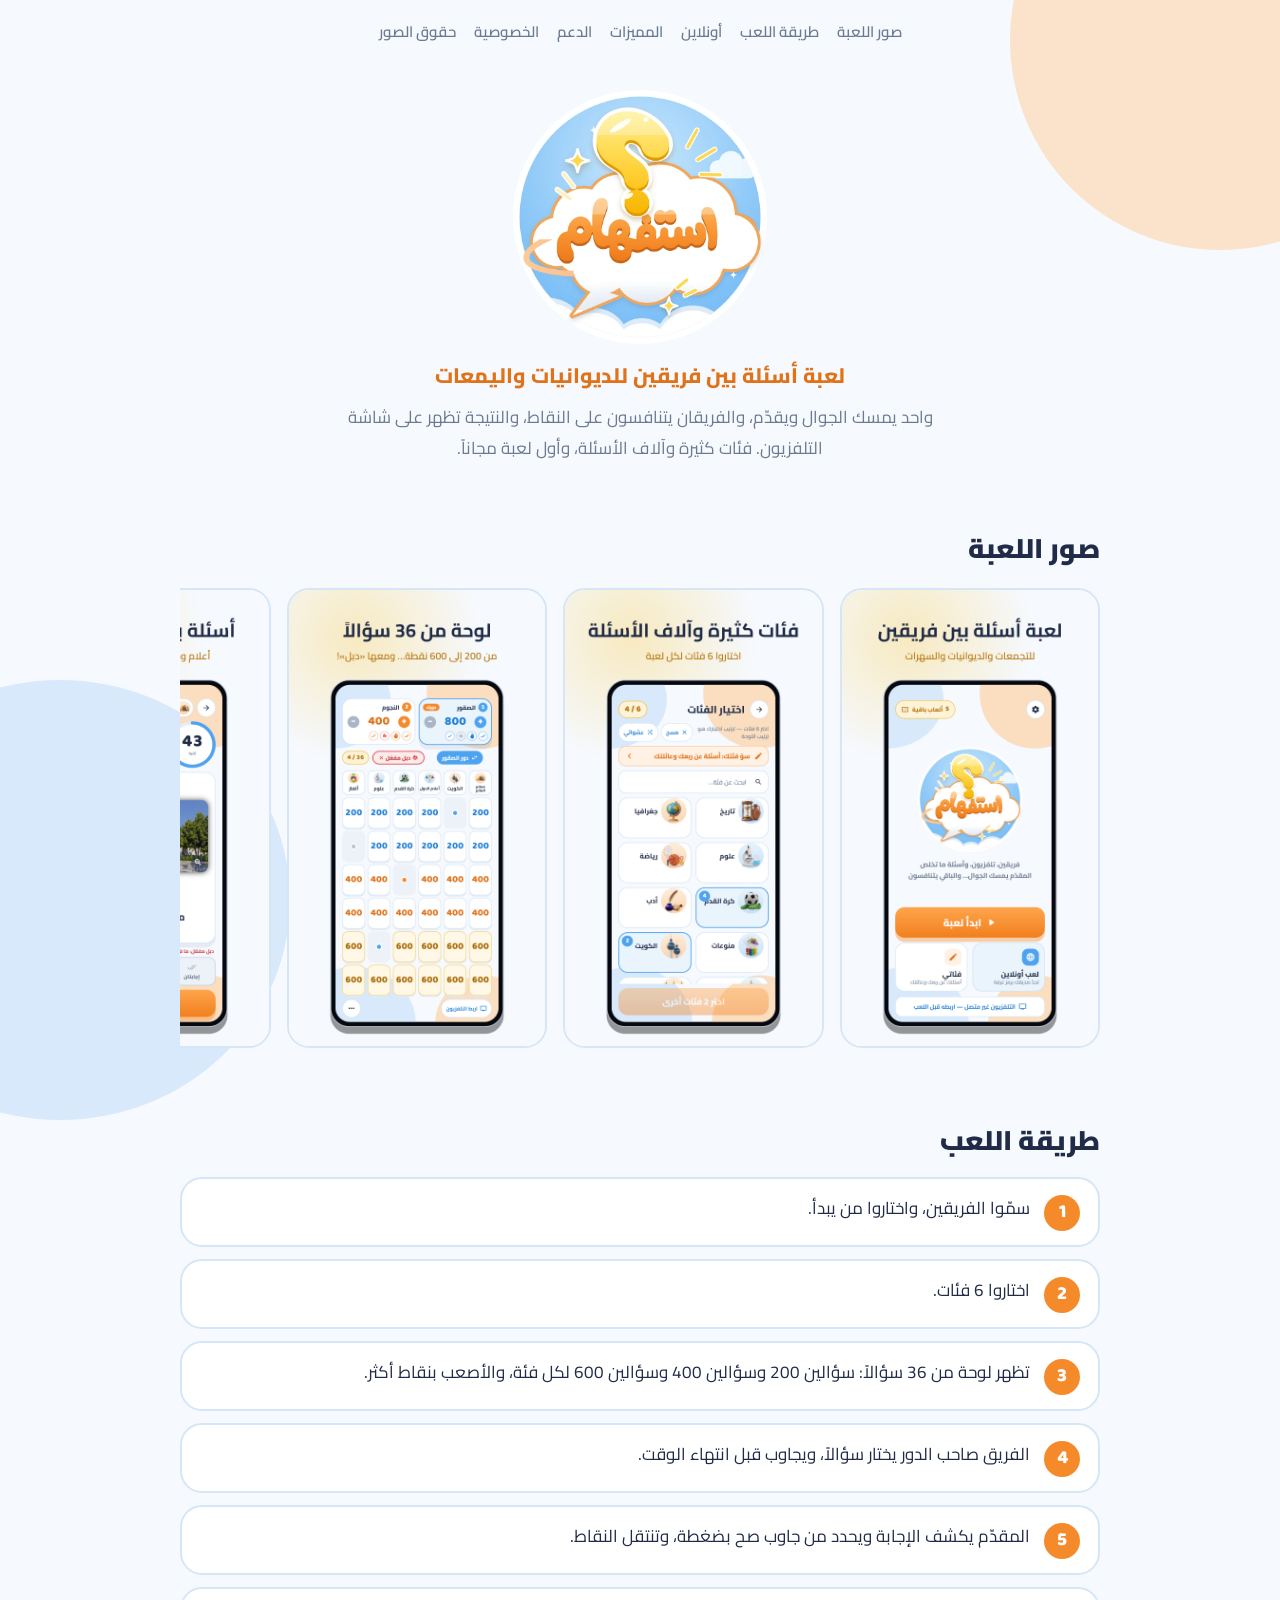
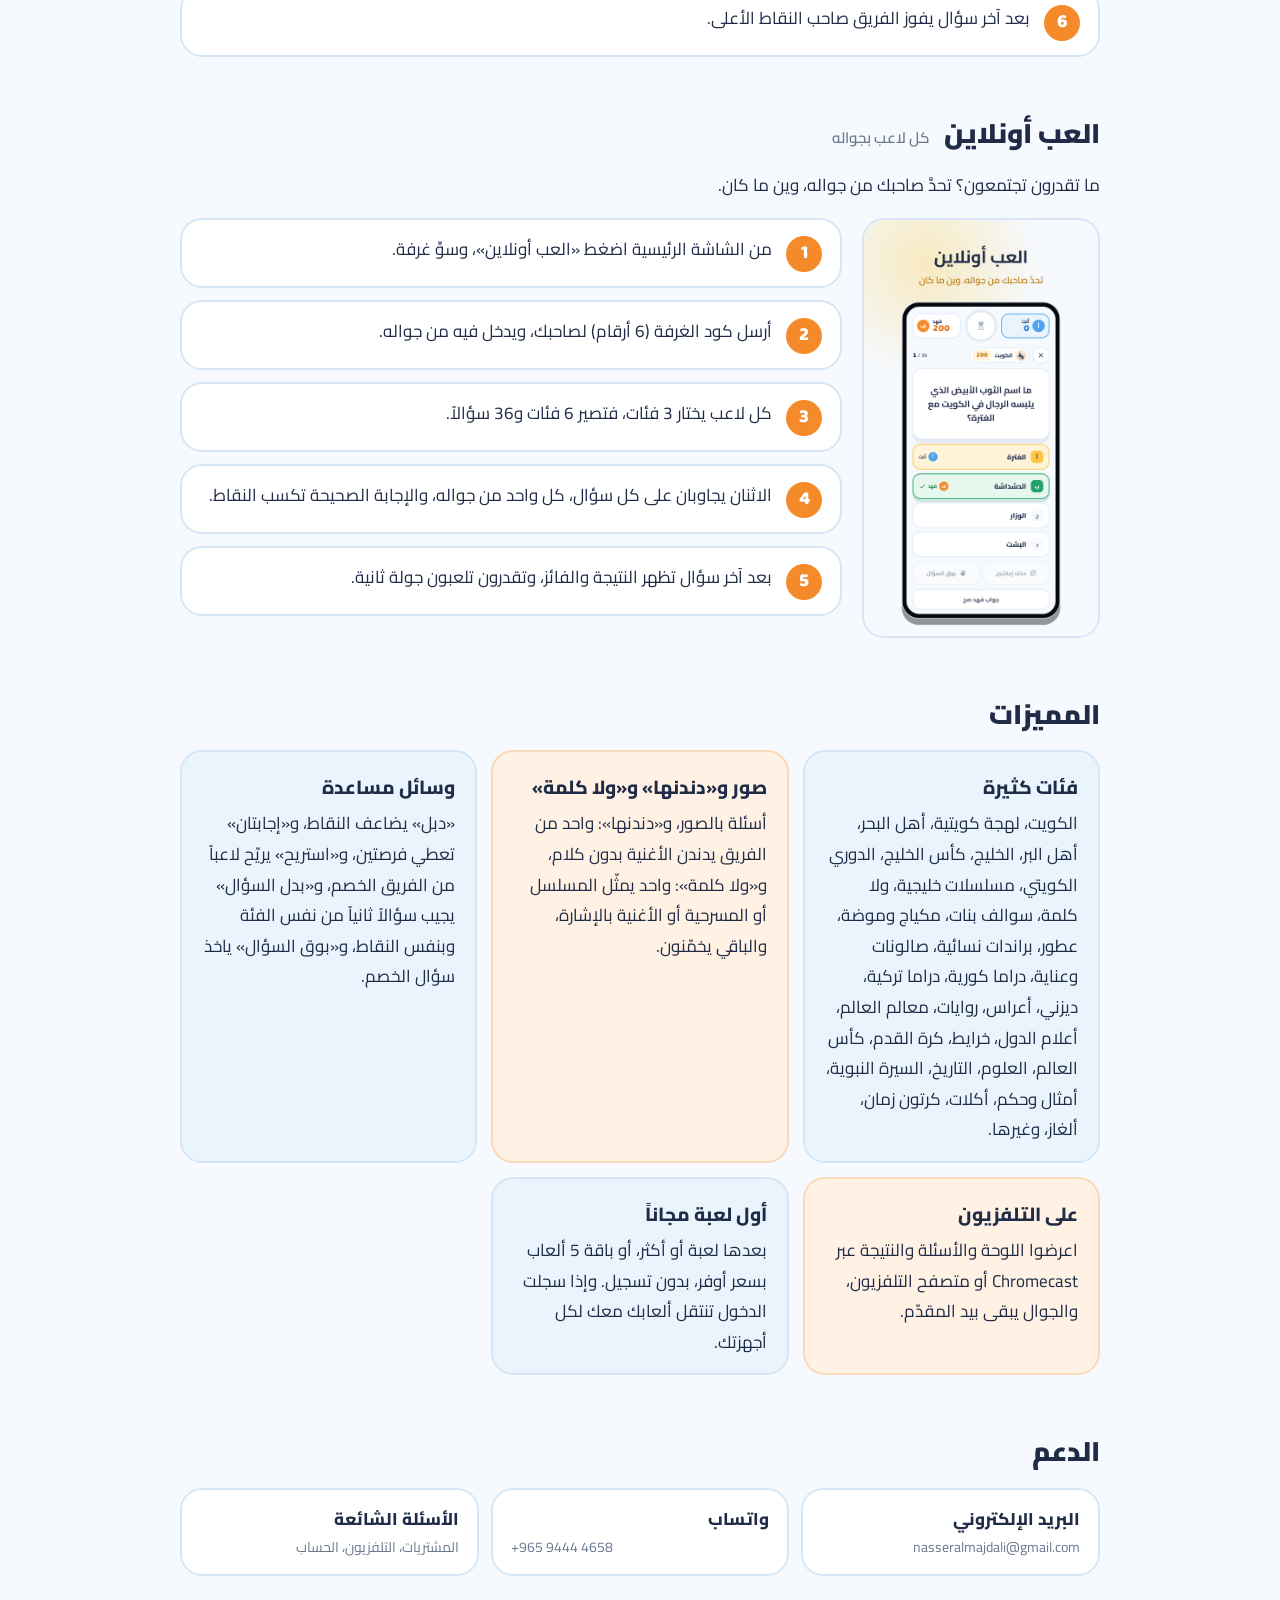
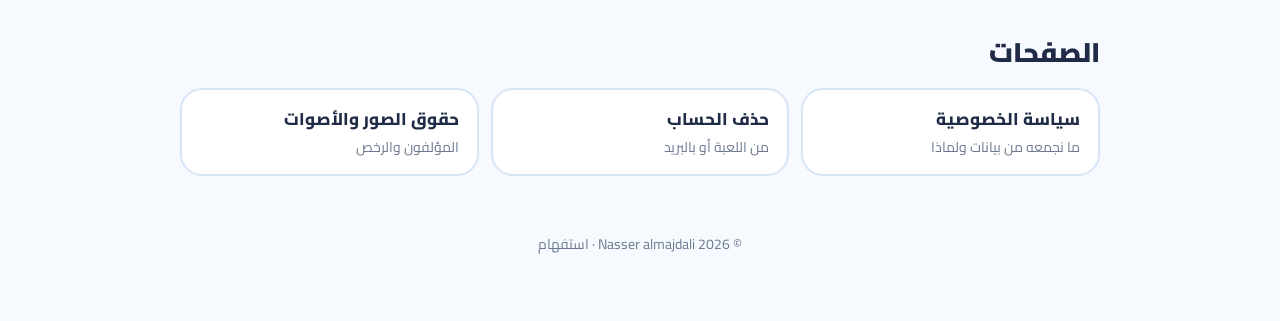
==== commit 00d44b40: "Replace-question lifeline in the text; updated credits Co-Authored-By: Claude Opus 5.5 <noreply@anth" ====
--- a/index.html
+++ b/index.html
@@ -65,7 +65,7 @@
   <div class="grid">
     <div class="card"><h3>فئات كثيرة</h3><p>الكويت، لهجة كويتية، أهل البحر، أهل البر، الخليج، كأس الخليج، الدوري الكويتي، مسلسلات خليجية، ولا كلمة، سوالف بنات، مكياج وموضة، عطور، براندات نسائية، صالونات وعناية، دراما كورية، دراما تركية، ديزني، أعراس، روايات، معالم العالم، أعلام الدول، خرايط، كرة القدم، كأس العالم، العلوم، التاريخ، السيرة النبوية، أمثال وحكم، أكلات، كرتون زمان، ألغاز، وغيرها.</p></div>
     <div class="card"><h3>صور و«دندنها» و«ولا كلمة»</h3><p>أسئلة بالصور، و«دندنها»: واحد من الفريق يدندن الأغنية بدون كلام، و«ولا كلمة»: واحد يمثّل المسلسل أو المسرحية أو الأغنية بالإشارة، والباقي يخمّنون.</p></div>
-    <div class="card"><h3>وسائل مساعدة</h3><p>«دبل» يضاعف النقاط، و«إجابتان» تعطي فرصتين، و«استريح» يريّح لاعباً من الفريق الخصم، و«بوق السؤال» ياخذ سؤال الخصم.</p></div>
+    <div class="card"><h3>وسائل مساعدة</h3><p>«دبل» يضاعف النقاط، و«إجابتان» تعطي فرصتين، و«استريح» يريّح لاعباً من الفريق الخصم، و«بدل السؤال» يجيب سؤالاً ثانياً من نفس الفئة وبنفس النقاط، و«بوق السؤال» ياخذ سؤال الخصم.</p></div>
     <div class="card"><h3>على التلفزيون</h3><p>اعرضوا اللوحة والأسئلة والنتيجة عبر Chromecast أو متصفح التلفزيون، والجوال يبقى بيد المقدّم.</p></div>
     <div class="card"><h3>أول لعبة مجاناً</h3><p>بعدها لعبة أو أكثر، أو باقة 5 ألعاب بسعر أوفر، بدون تسجيل. وإذا سجلت الدخول تنتقل ألعابك معك لكل أجهزتك.</p></div>
   </div>
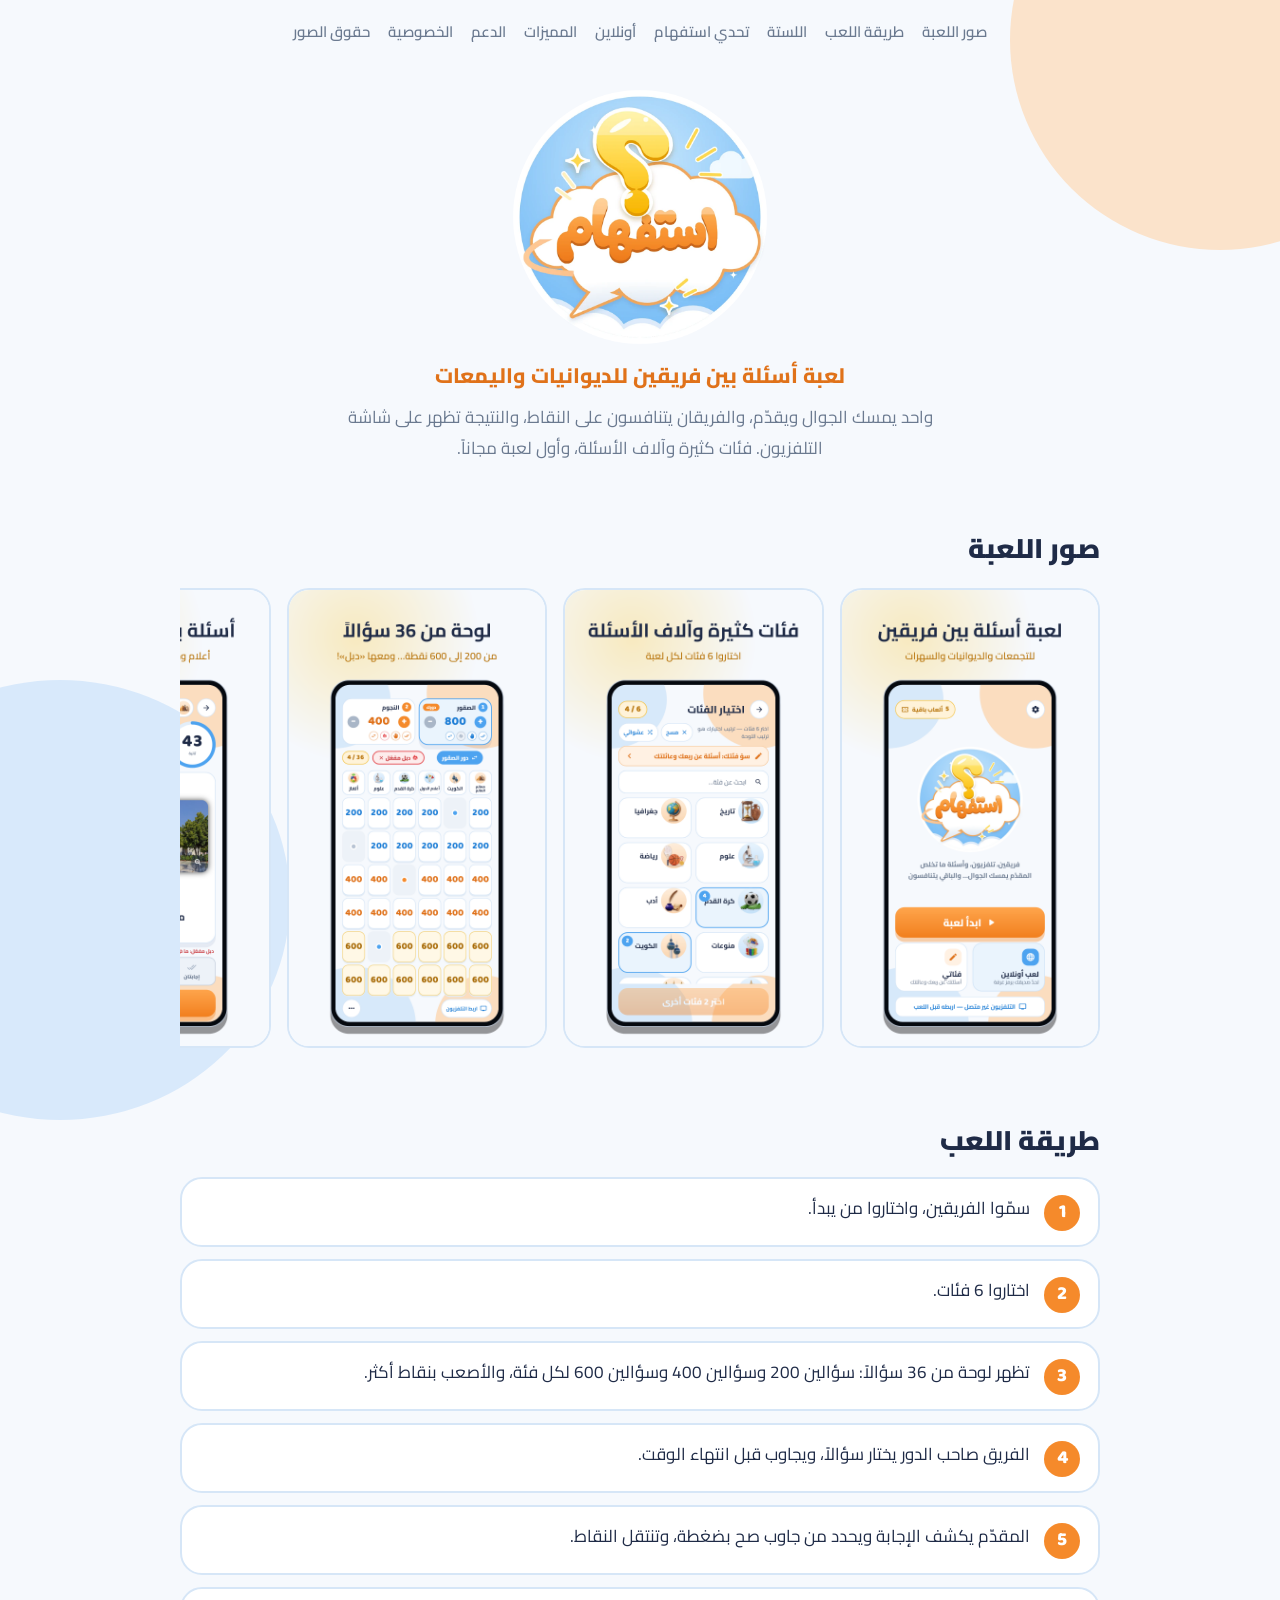
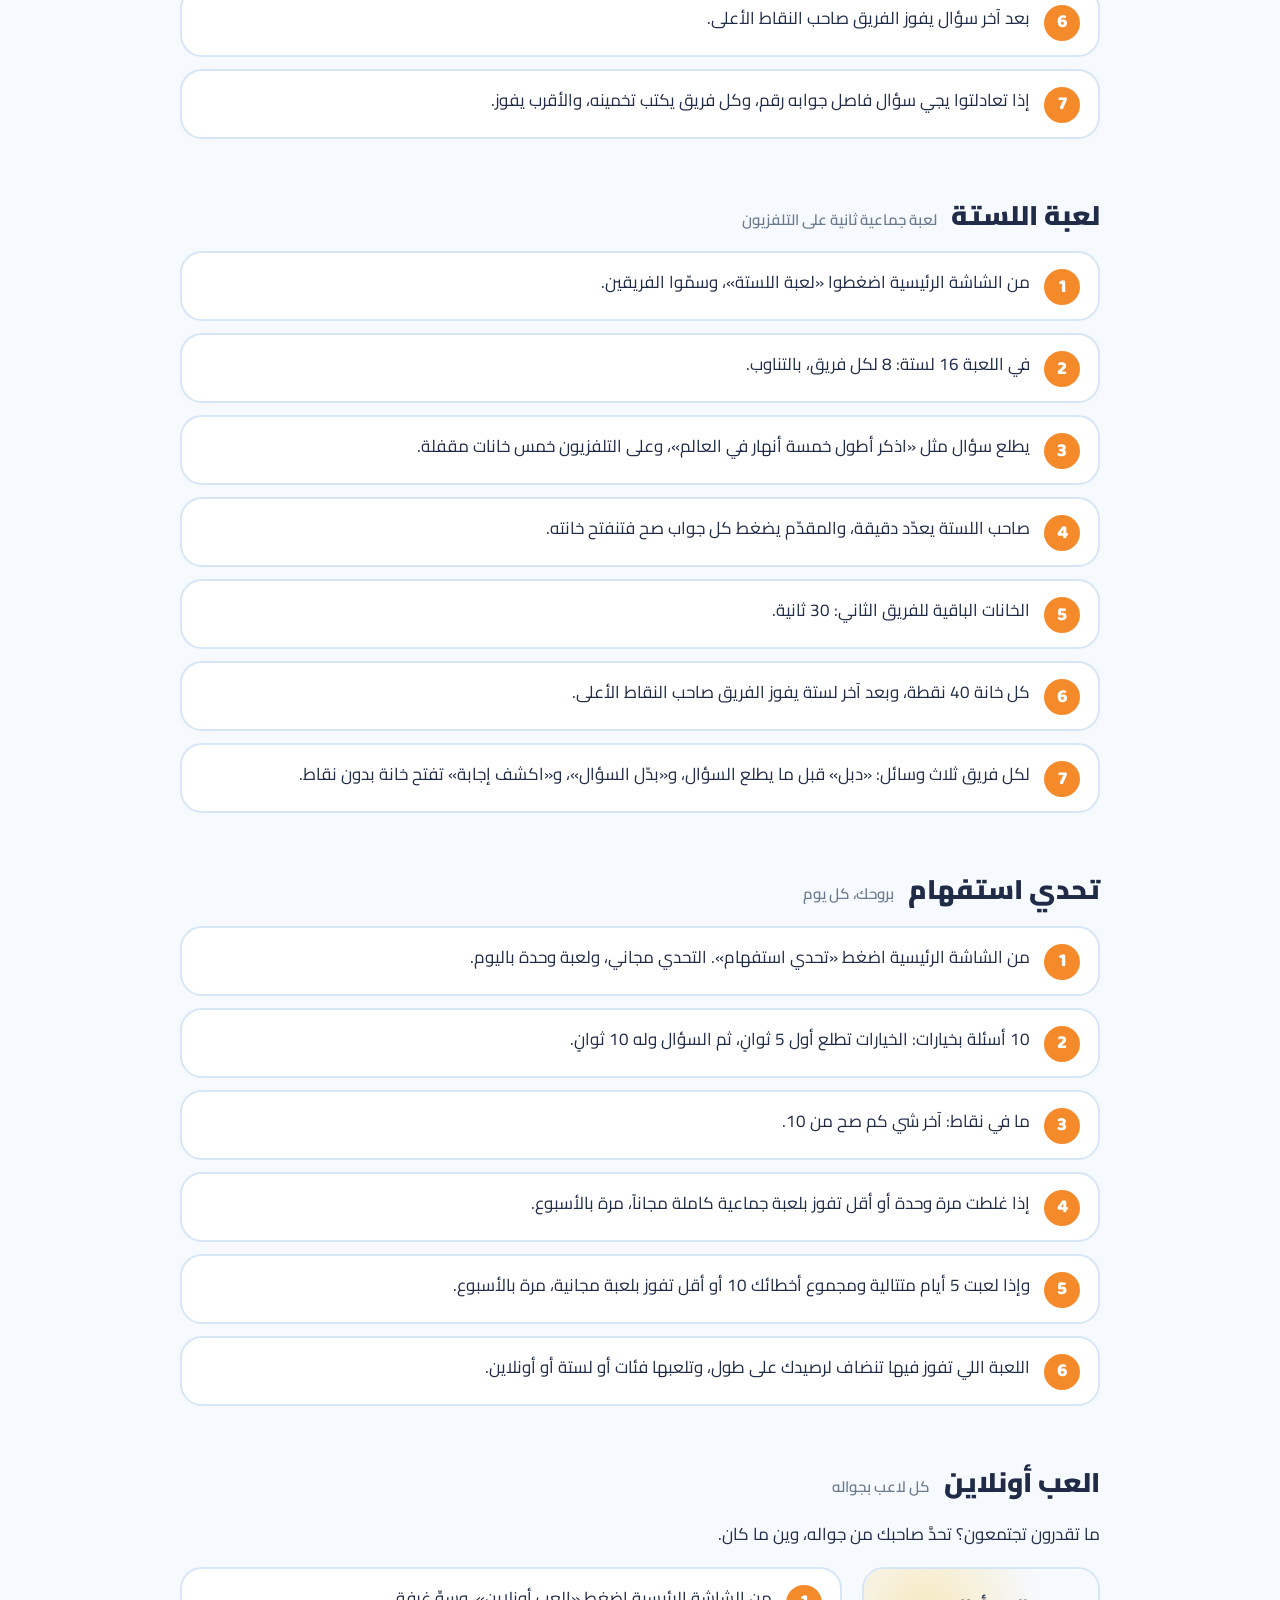
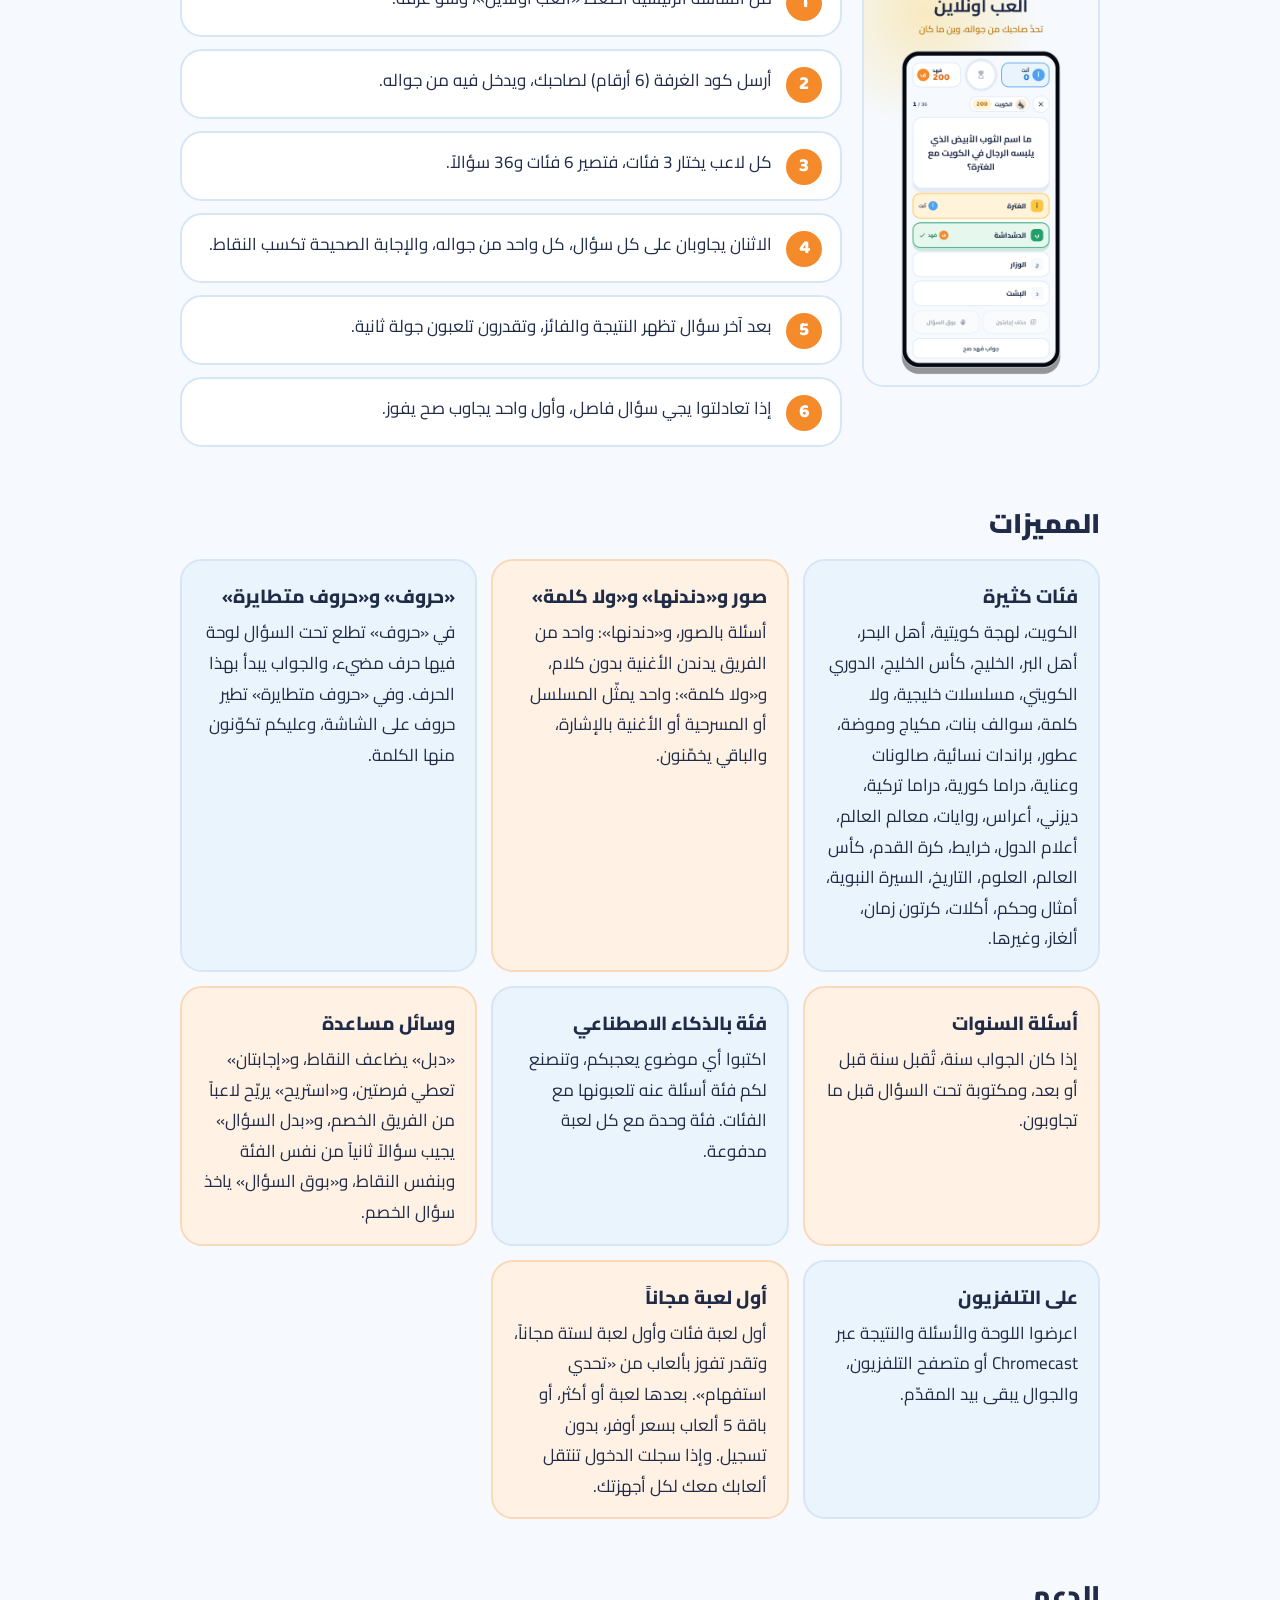
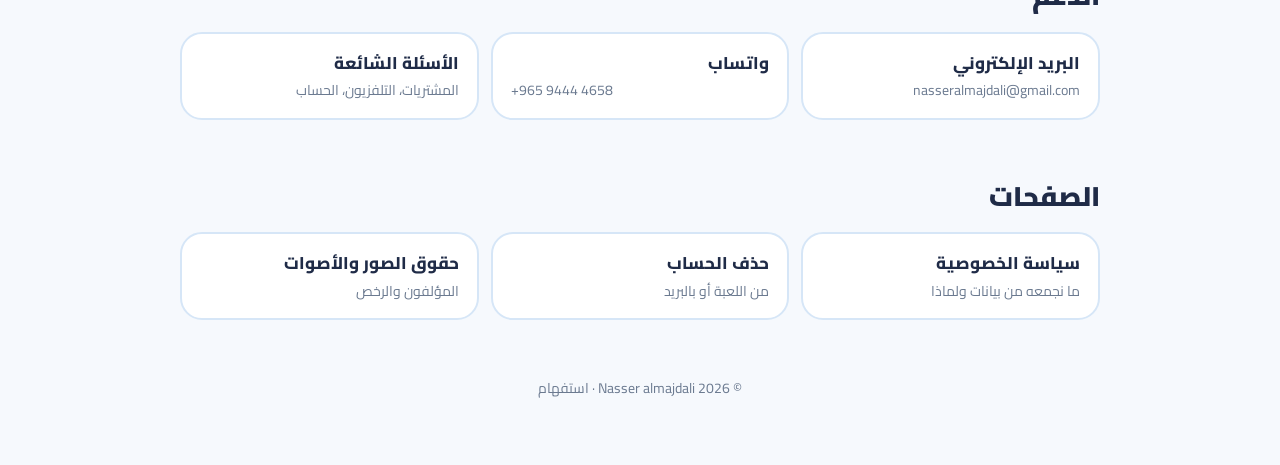
==== commit d85570d9: "Rules of «لعبة اللستة» and «تحدي استفهام»; updated credits" ====
--- a/index.html
+++ b/index.html
@@ -13,6 +13,8 @@
   <nav>
     <a href="#shots">صور اللعبة</a>
     <a href="#play">طريقة اللعب</a>
+    <a href="#lists">اللستة</a>
+    <a href="#solo">تحدي استفهام</a>
     <a href="#online">أونلاين</a>
     <a href="#features">المميزات</a>
     <a href="#help">الدعم</a>
@@ -46,6 +48,28 @@
     <li>الفريق صاحب الدور يختار سؤالاً، ويجاوب قبل انتهاء الوقت.</li>
     <li>المقدّم يكشف الإجابة ويحدد من جاوب صح بضغطة، وتنتقل النقاط.</li>
     <li>بعد آخر سؤال يفوز الفريق صاحب النقاط الأعلى.</li>
+    <li>إذا تعادلتوا يجي سؤال فاصل جوابه رقم، وكل فريق يكتب تخمينه، والأقرب يفوز.</li>
+  </ol>
+
+  <h2 id="lists">لعبة اللستة <small>لعبة جماعية ثانية على التلفزيون</small></h2>
+  <ol class="steps">
+    <li>من الشاشة الرئيسية اضغطوا «لعبة اللستة»، وسمّوا الفريقين.</li>
+    <li>في اللعبة 16 لستة: 8 لكل فريق، بالتناوب.</li>
+    <li>يطلع سؤال مثل «اذكر أطول خمسة أنهار في العالم»، وعلى التلفزيون خمس خانات مقفلة.</li>
+    <li>صاحب اللستة يعدّد دقيقة، والمقدّم يضغط كل جواب صح فتنفتح خانته.</li>
+    <li>الخانات الباقية للفريق الثاني: 30 ثانية.</li>
+    <li>كل خانة 40 نقطة، وبعد آخر لستة يفوز الفريق صاحب النقاط الأعلى.</li>
+    <li>لكل فريق ثلاث وسائل: «دبل» قبل ما يطلع السؤال، و«بدّل السؤال»، و«اكشف إجابة» تفتح خانة بدون نقاط.</li>
+  </ol>
+
+  <h2 id="solo">تحدي استفهام <small>بروحك، كل يوم</small></h2>
+  <ol class="steps">
+    <li>من الشاشة الرئيسية اضغط «تحدي استفهام». التحدي مجاني، ولعبة وحدة باليوم.</li>
+    <li>10 أسئلة بخيارات: الخيارات تطلع أول 5 ثوانٍ، ثم السؤال وله 10 ثوانٍ.</li>
+    <li>ما في نقاط: آخر شي كم صح من 10.</li>
+    <li>إذا غلطت مرة وحدة أو أقل تفوز بلعبة جماعية كاملة مجاناً، مرة بالأسبوع.</li>
+    <li>وإذا لعبت 5 أيام متتالية ومجموع أخطائك 10 أو أقل تفوز بلعبة مجانية، مرة بالأسبوع.</li>
+    <li>اللعبة اللي تفوز فيها تنضاف لرصيدك على طول، وتلعبها فئات أو لستة أو أونلاين.</li>
   </ol>
 
   <h2 id="online">العب أونلاين <small>كل لاعب بجواله</small></h2>
@@ -58,6 +82,7 @@
     <li>كل لاعب يختار 3 فئات، فتصير 6 فئات و36 سؤالاً.</li>
     <li>الاثنان يجاوبان على كل سؤال، كل واحد من جواله، والإجابة الصحيحة تكسب النقاط.</li>
     <li>بعد آخر سؤال تظهر النتيجة والفائز، وتقدرون تلعبون جولة ثانية.</li>
+    <li>إذا تعادلتوا يجي سؤال فاصل، وأول واحد يجاوب صح يفوز.</li>
   </ol>
   </div>
 
@@ -65,9 +90,12 @@
   <div class="grid">
     <div class="card"><h3>فئات كثيرة</h3><p>الكويت، لهجة كويتية، أهل البحر، أهل البر، الخليج، كأس الخليج، الدوري الكويتي، مسلسلات خليجية، ولا كلمة، سوالف بنات، مكياج وموضة، عطور، براندات نسائية، صالونات وعناية، دراما كورية، دراما تركية، ديزني، أعراس، روايات، معالم العالم، أعلام الدول، خرايط، كرة القدم، كأس العالم، العلوم، التاريخ، السيرة النبوية، أمثال وحكم، أكلات، كرتون زمان، ألغاز، وغيرها.</p></div>
     <div class="card"><h3>صور و«دندنها» و«ولا كلمة»</h3><p>أسئلة بالصور، و«دندنها»: واحد من الفريق يدندن الأغنية بدون كلام، و«ولا كلمة»: واحد يمثّل المسلسل أو المسرحية أو الأغنية بالإشارة، والباقي يخمّنون.</p></div>
+    <div class="card"><h3>«حروف» و«حروف متطايرة»</h3><p>في «حروف» تطلع تحت السؤال لوحة فيها حرف مضيء، والجواب يبدأ بهذا الحرف. وفي «حروف متطايرة» تطير حروف على الشاشة، وعليكم تكوّنون منها الكلمة.</p></div>
+    <div class="card"><h3>أسئلة السنوات</h3><p>إذا كان الجواب سنة، تُقبل سنة قبل أو بعد، ومكتوبة تحت السؤال قبل ما تجاوبون.</p></div>
+    <div class="card"><h3>فئة بالذكاء الاصطناعي</h3><p>اكتبوا أي موضوع يعجبكم، وتنصنع لكم فئة أسئلة عنه تلعبونها مع الفئات. فئة وحدة مع كل لعبة مدفوعة.</p></div>
     <div class="card"><h3>وسائل مساعدة</h3><p>«دبل» يضاعف النقاط، و«إجابتان» تعطي فرصتين، و«استريح» يريّح لاعباً من الفريق الخصم، و«بدل السؤال» يجيب سؤالاً ثانياً من نفس الفئة وبنفس النقاط، و«بوق السؤال» ياخذ سؤال الخصم.</p></div>
     <div class="card"><h3>على التلفزيون</h3><p>اعرضوا اللوحة والأسئلة والنتيجة عبر Chromecast أو متصفح التلفزيون، والجوال يبقى بيد المقدّم.</p></div>
-    <div class="card"><h3>أول لعبة مجاناً</h3><p>بعدها لعبة أو أكثر، أو باقة 5 ألعاب بسعر أوفر، بدون تسجيل. وإذا سجلت الدخول تنتقل ألعابك معك لكل أجهزتك.</p></div>
+    <div class="card"><h3>أول لعبة مجاناً</h3><p>أول لعبة فئات وأول لعبة لستة مجاناً، وتقدر تفوز بألعاب من «تحدي استفهام». بعدها لعبة أو أكثر، أو باقة 5 ألعاب بسعر أوفر، بدون تسجيل. وإذا سجلت الدخول تنتقل ألعابك معك لكل أجهزتك.</p></div>
   </div>
 
   <h2 id="help">الدعم</h2>
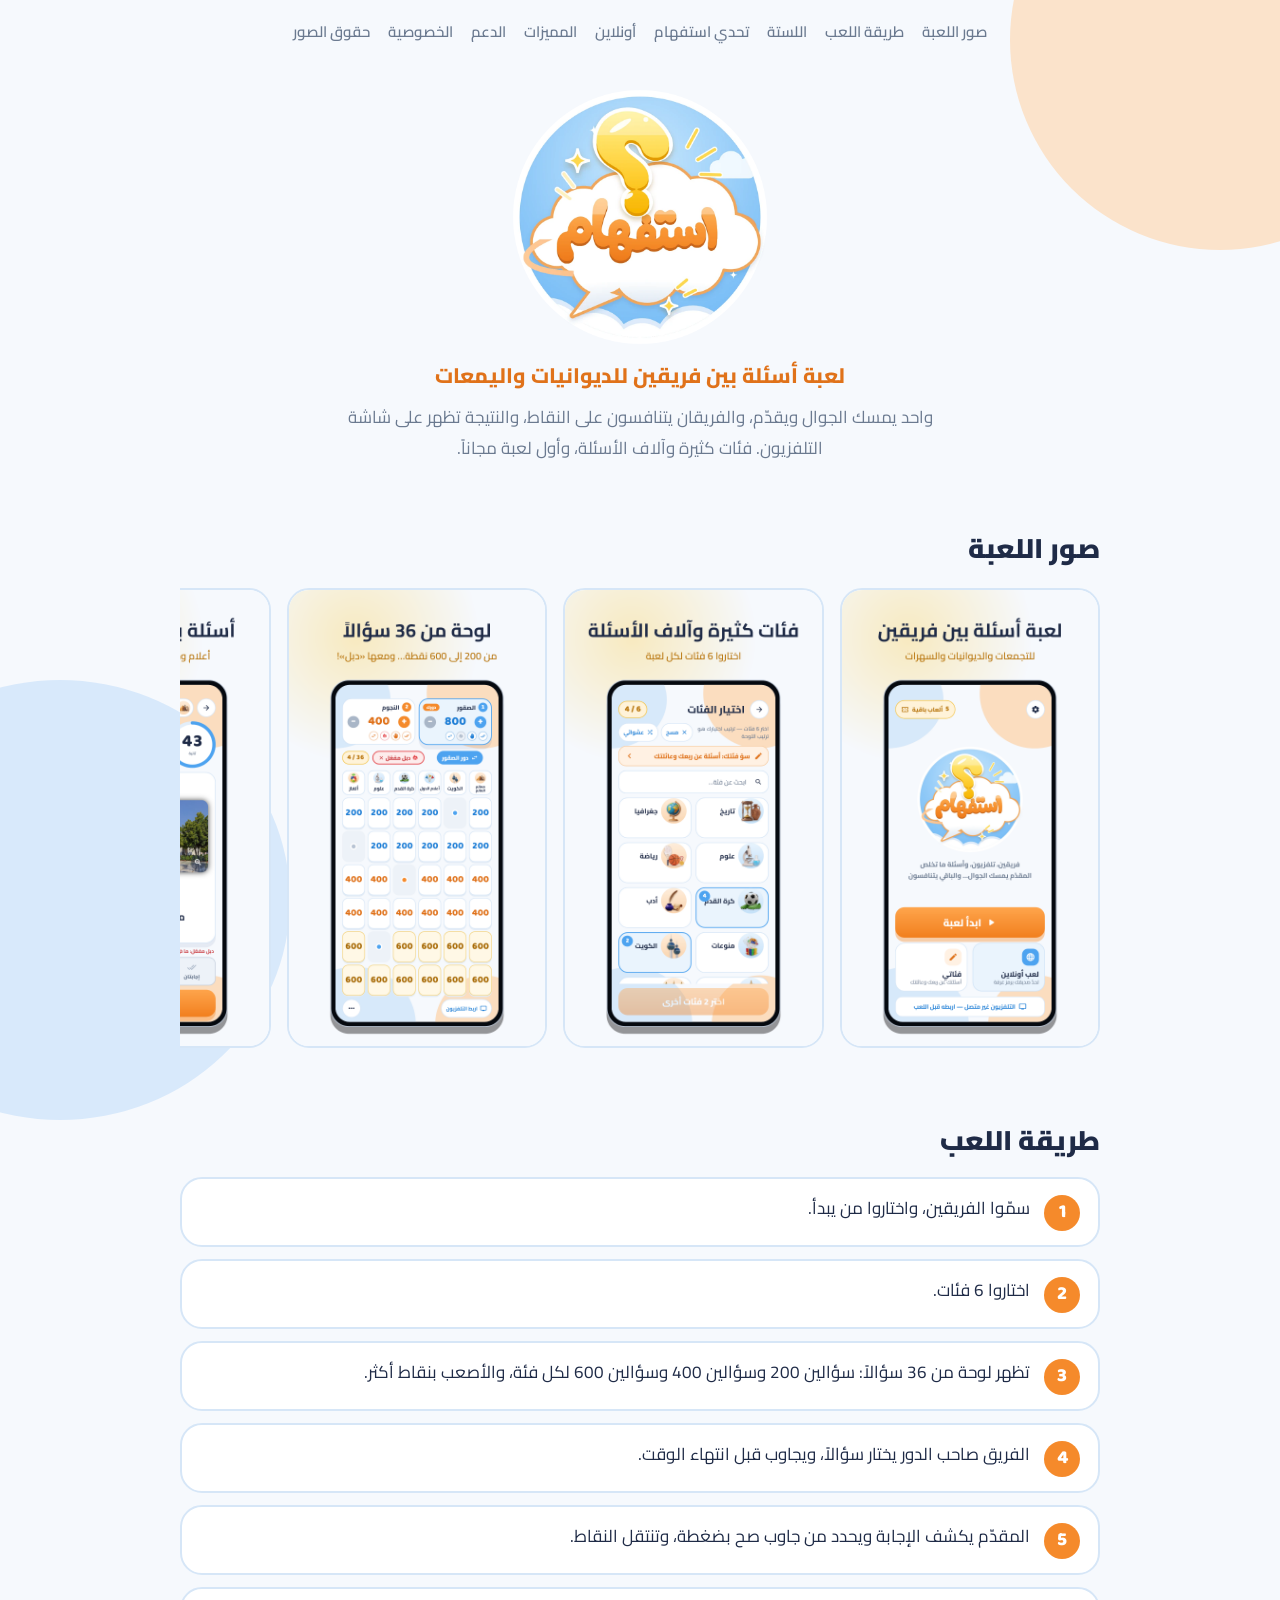
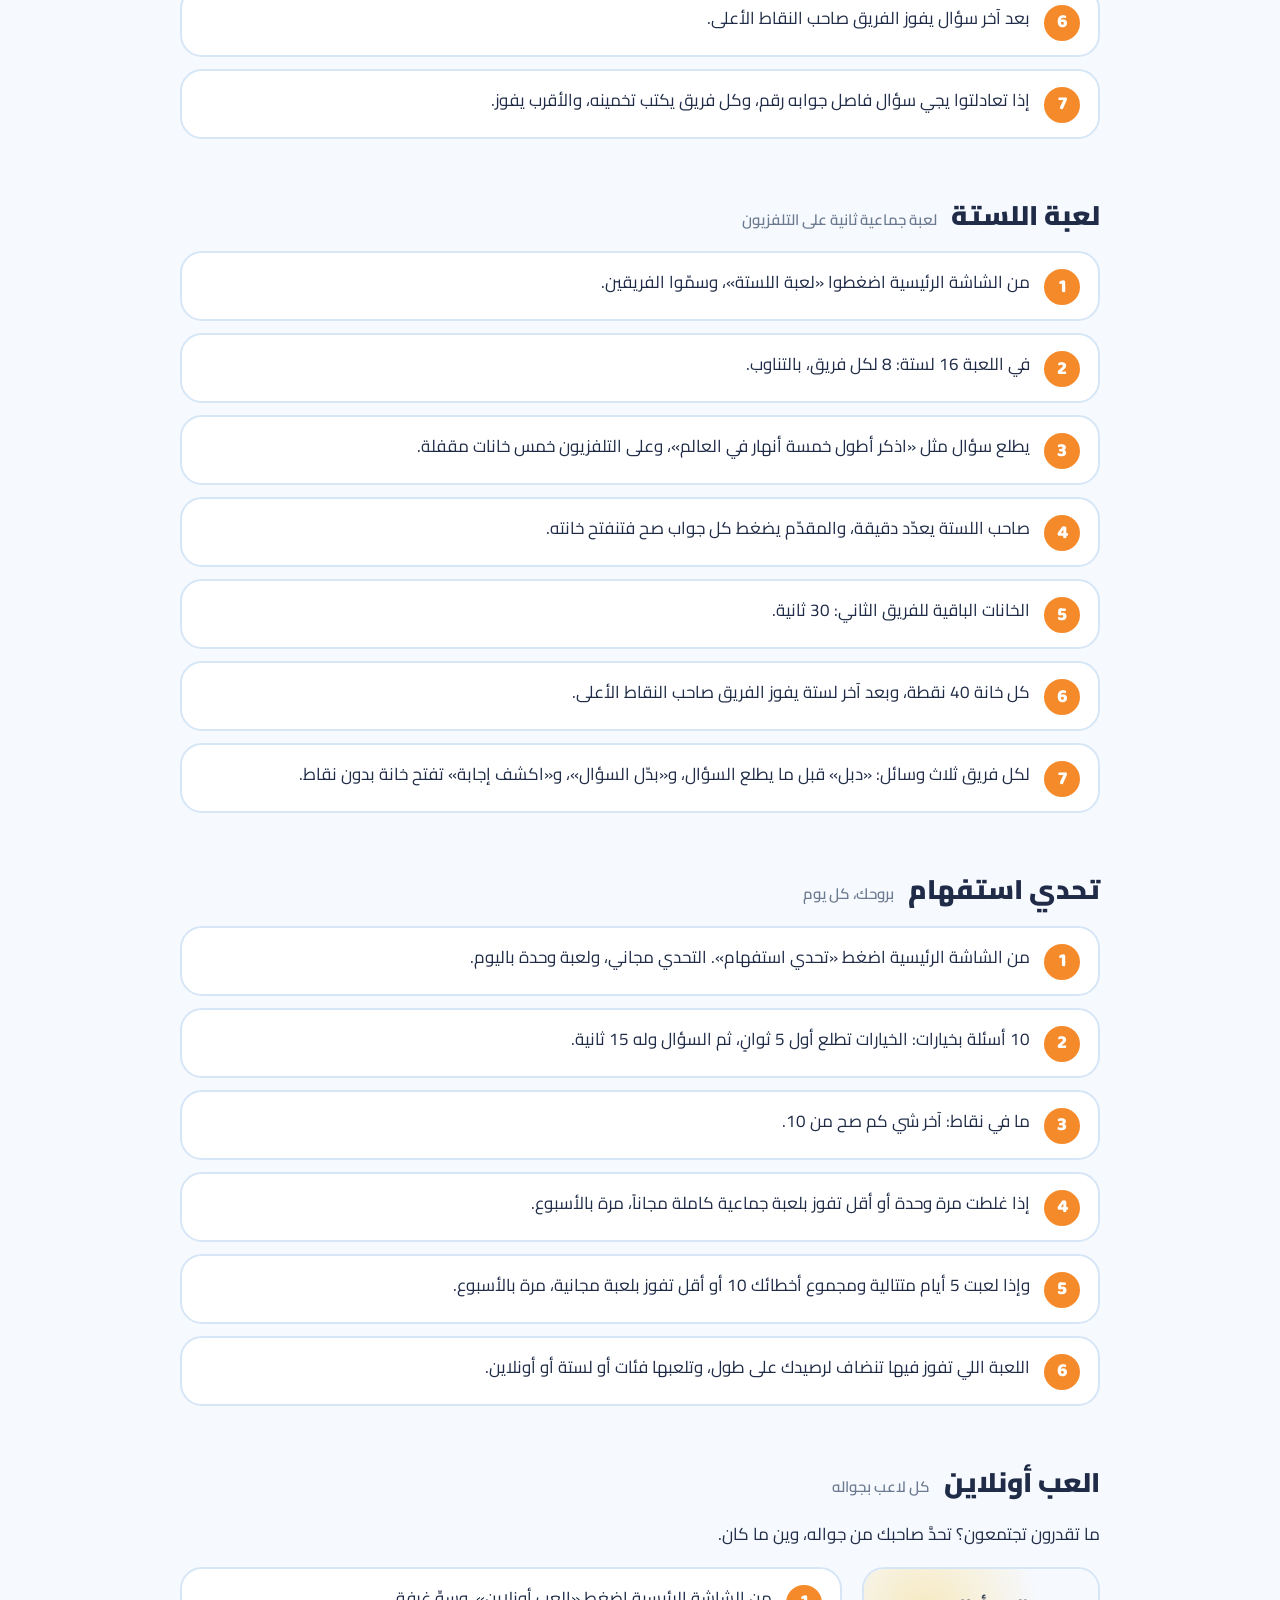
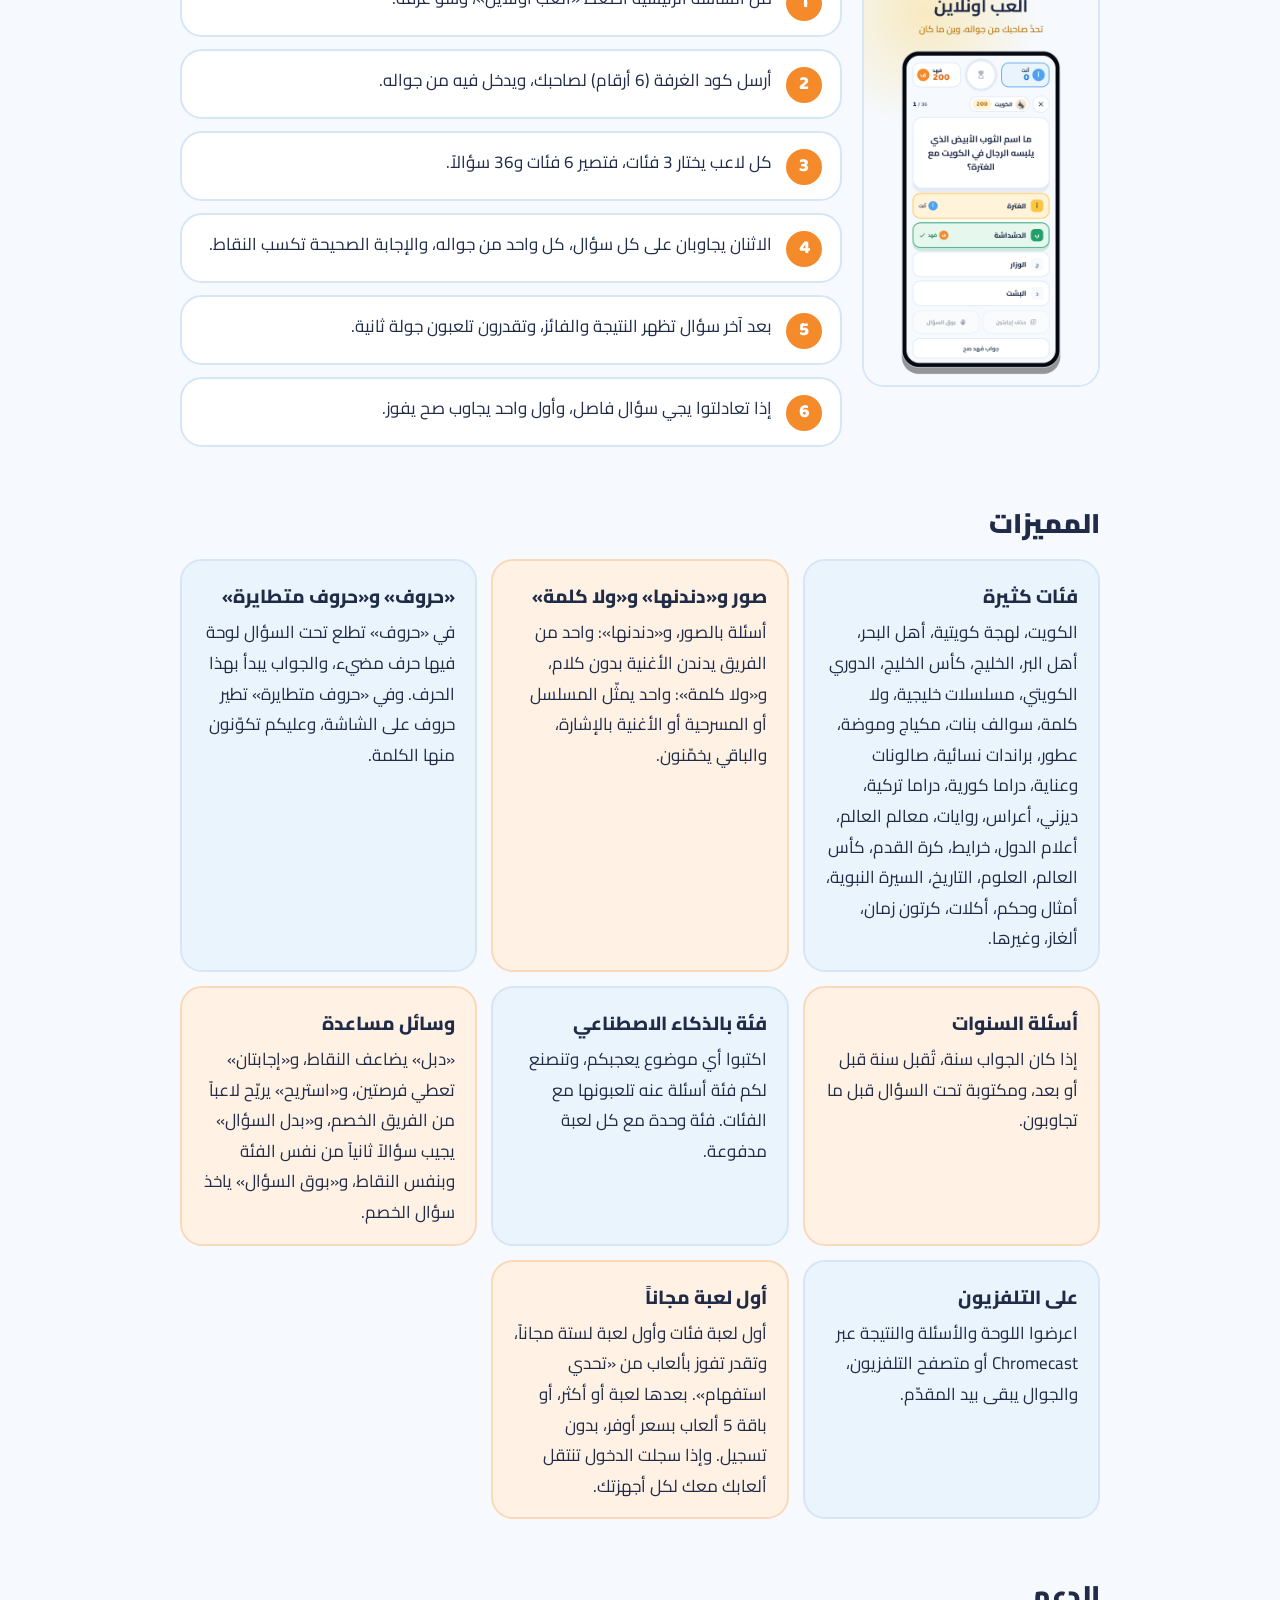
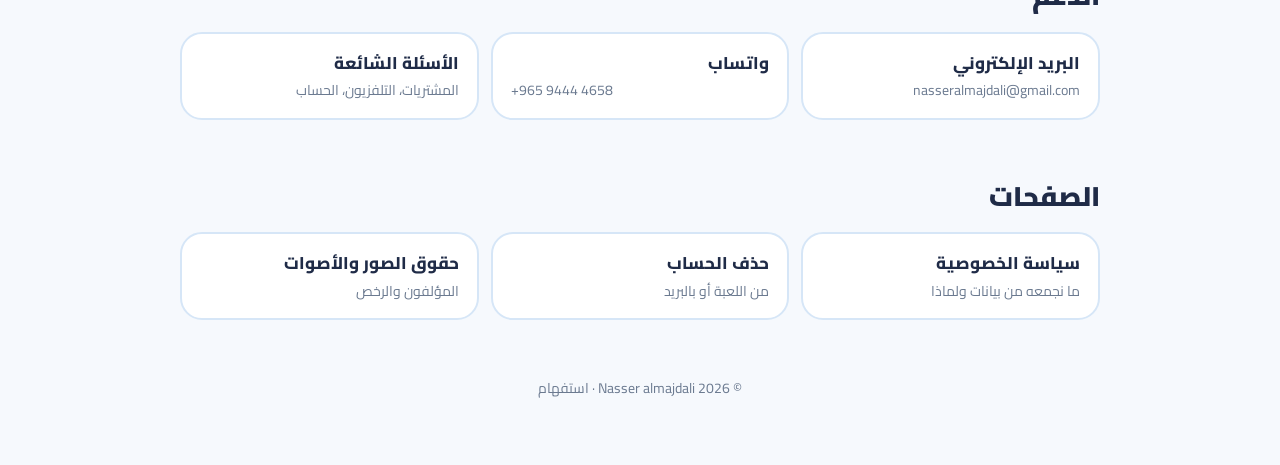
==== commit c06d4638: "Challenge question 15 seconds" ====
--- a/index.html
+++ b/index.html
@@ -65,7 +65,7 @@
   <h2 id="solo">تحدي استفهام <small>بروحك، كل يوم</small></h2>
   <ol class="steps">
     <li>من الشاشة الرئيسية اضغط «تحدي استفهام». التحدي مجاني، ولعبة وحدة باليوم.</li>
-    <li>10 أسئلة بخيارات: الخيارات تطلع أول 5 ثوانٍ، ثم السؤال وله 10 ثوانٍ.</li>
+    <li>10 أسئلة بخيارات: الخيارات تطلع أول 5 ثوانٍ، ثم السؤال وله 15 ثانية.</li>
     <li>ما في نقاط: آخر شي كم صح من 10.</li>
     <li>إذا غلطت مرة وحدة أو أقل تفوز بلعبة جماعية كاملة مجاناً، مرة بالأسبوع.</li>
     <li>وإذا لعبت 5 أيام متتالية ومجموع أخطائك 10 أو أقل تفوز بلعبة مجانية، مرة بالأسبوع.</li>
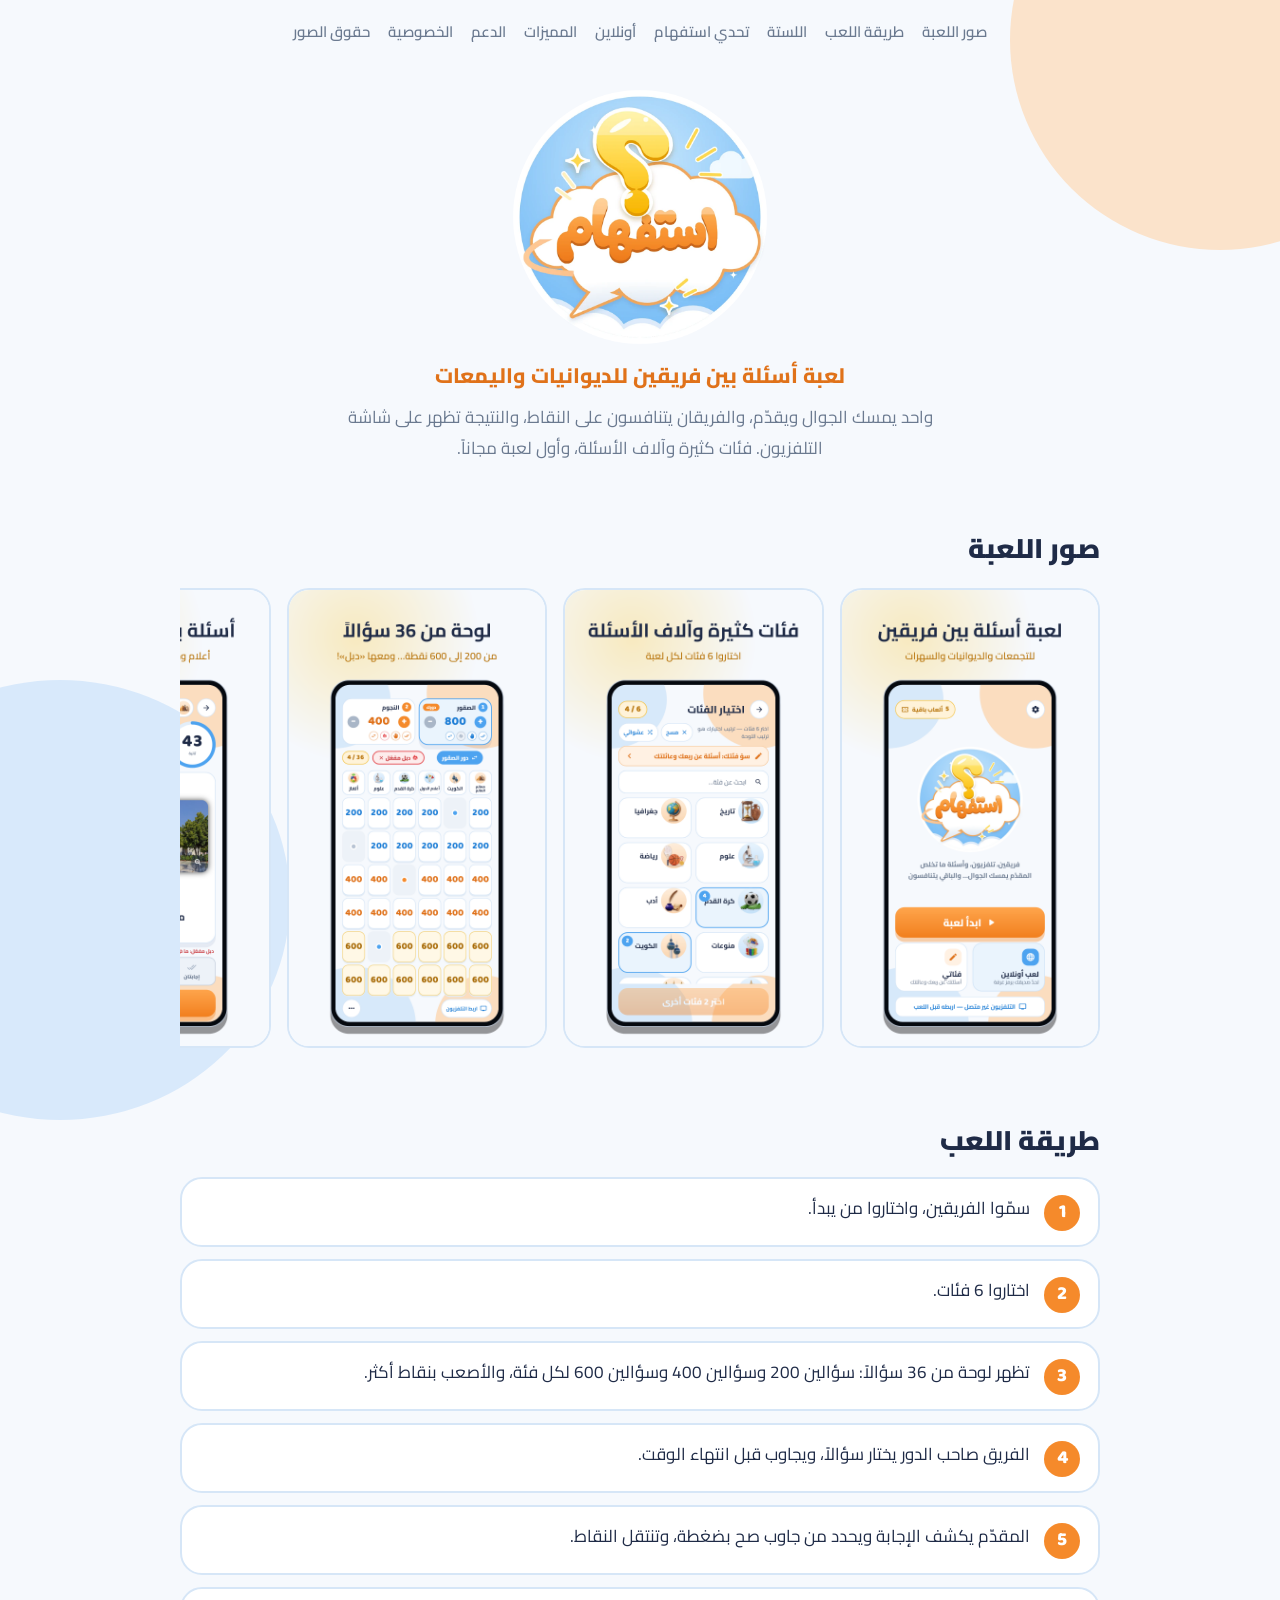
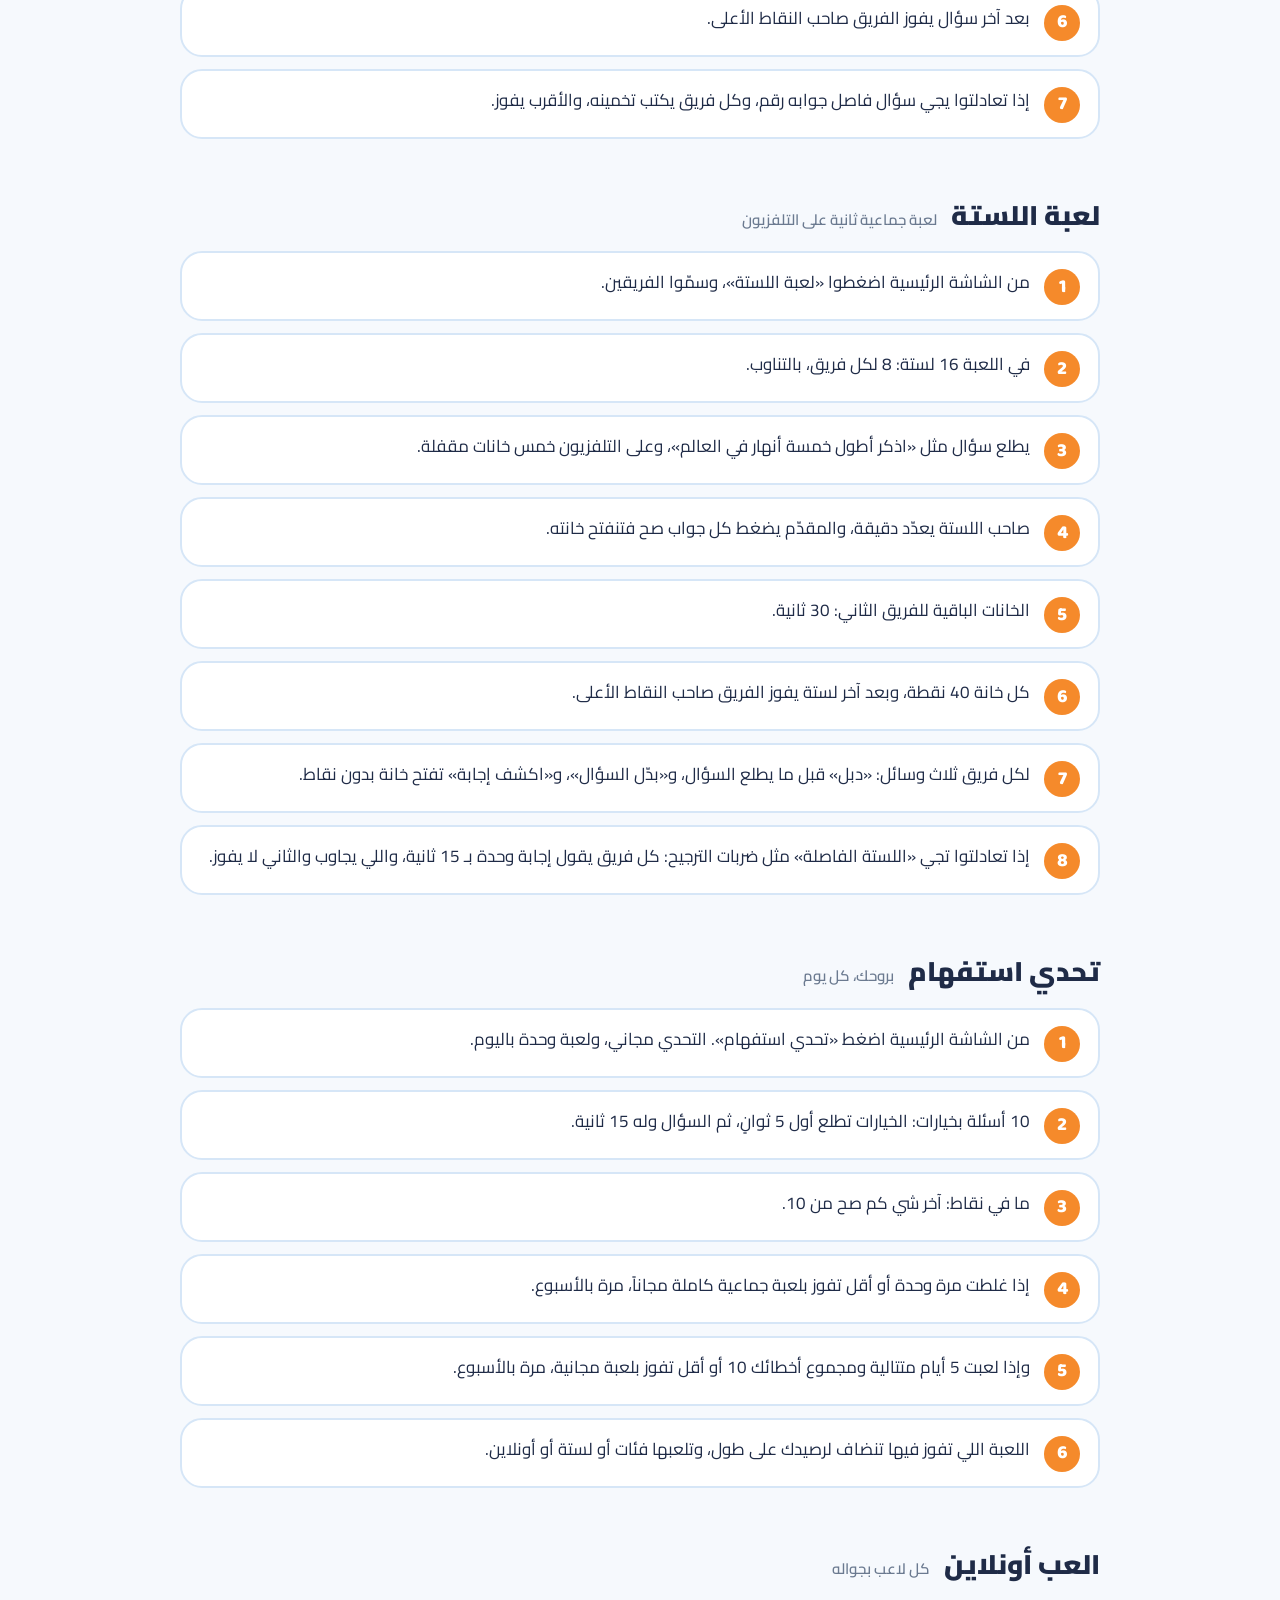
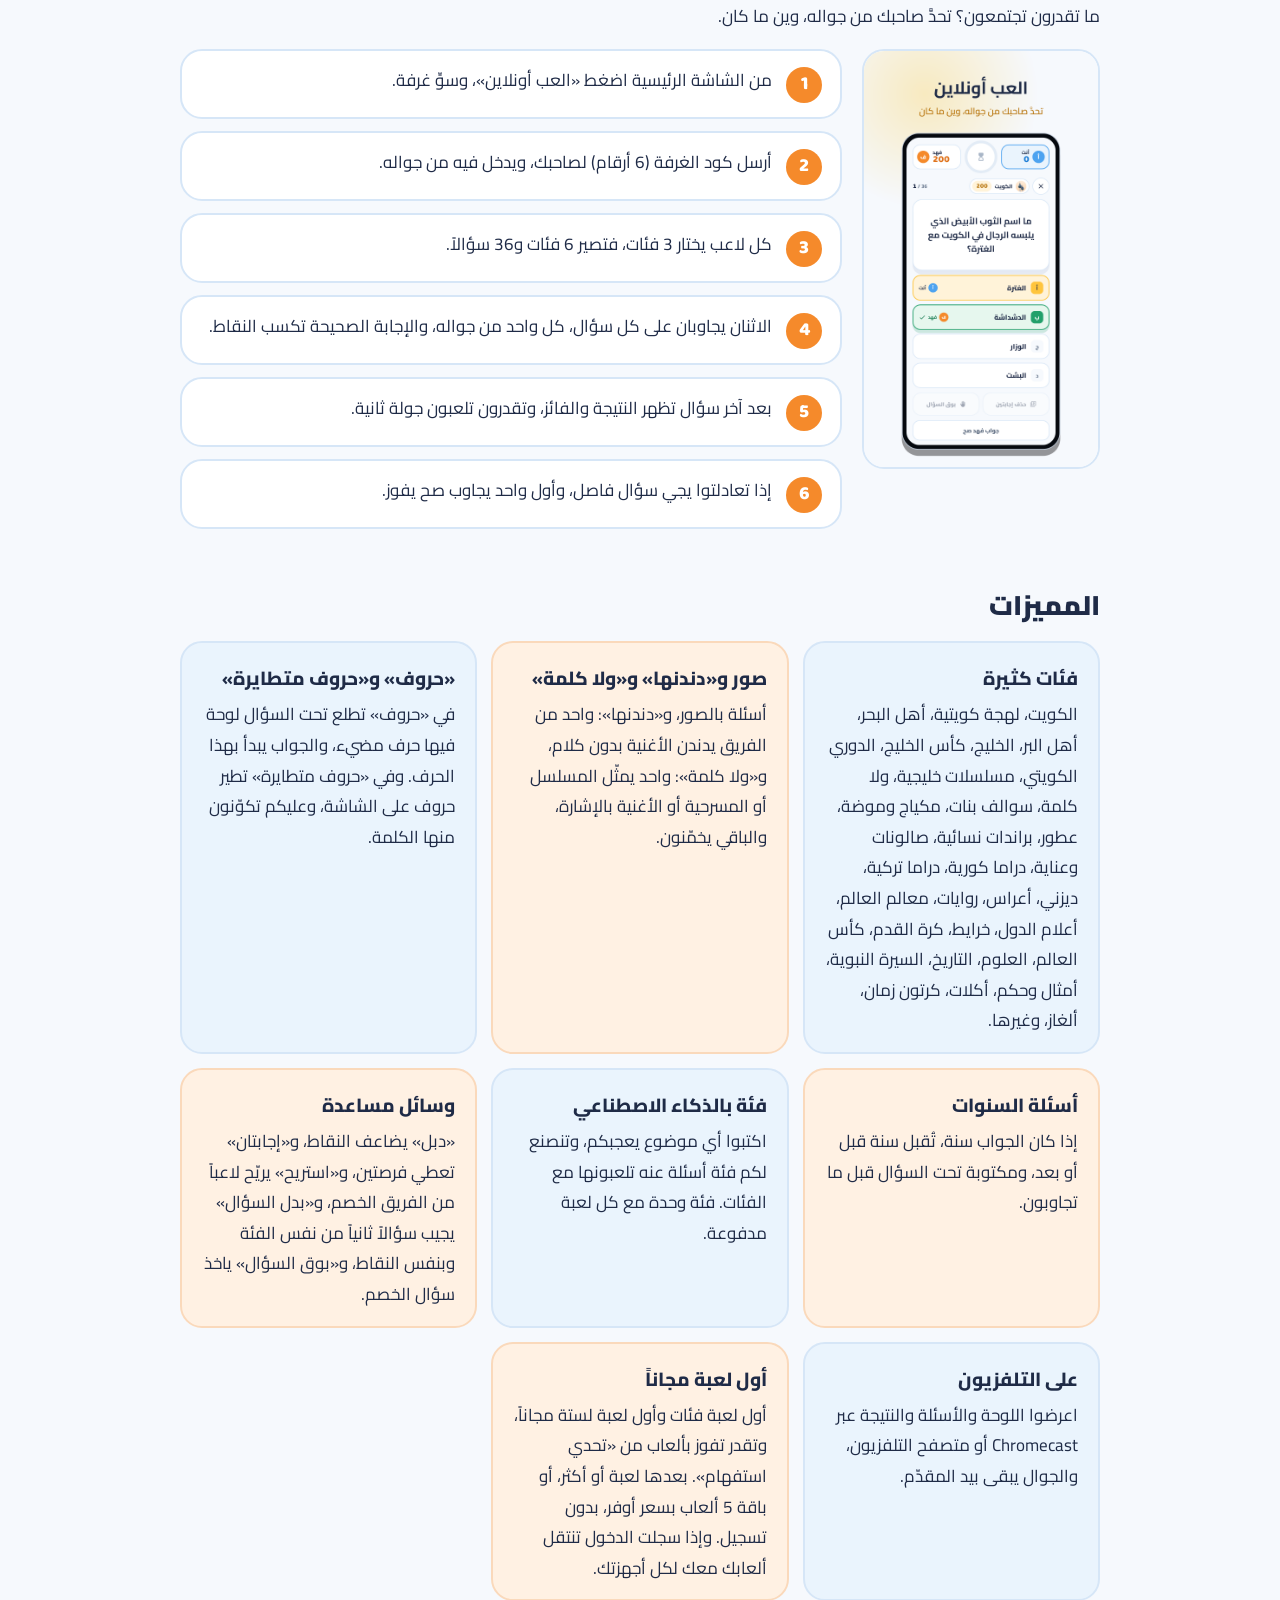
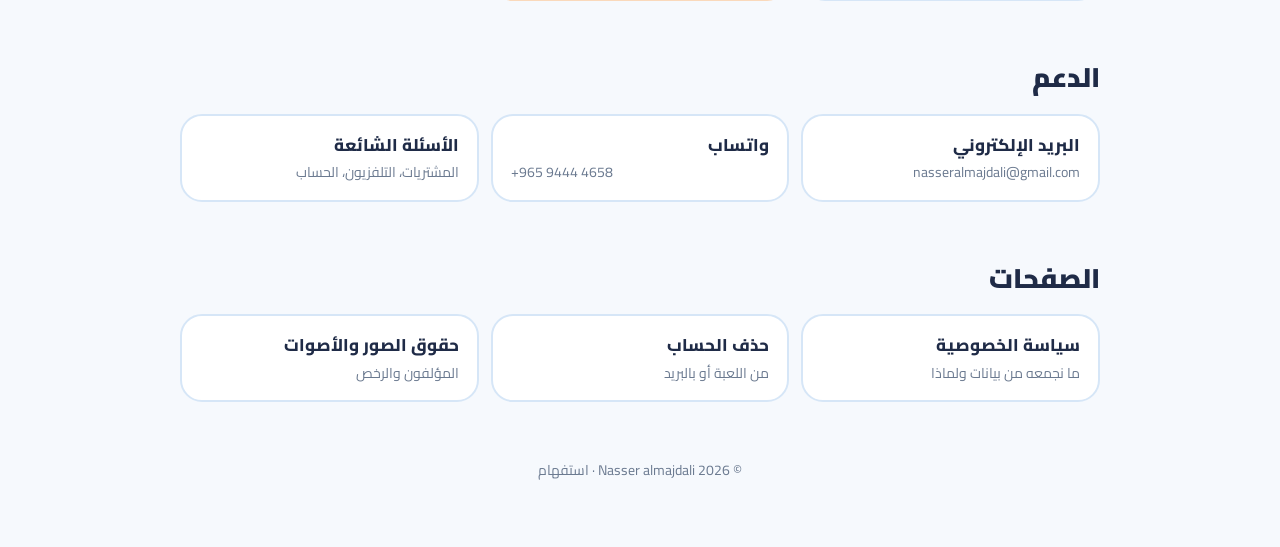
==== commit 7c3c1763: "Rules of «اللستة الفاصلة» in the list game Co-Authored-By: Claude Opus 5.5 <noreply@anthropic.com>" ====
--- a/index.html
+++ b/index.html
@@ -60,6 +60,7 @@
     <li>الخانات الباقية للفريق الثاني: 30 ثانية.</li>
     <li>كل خانة 40 نقطة، وبعد آخر لستة يفوز الفريق صاحب النقاط الأعلى.</li>
     <li>لكل فريق ثلاث وسائل: «دبل» قبل ما يطلع السؤال، و«بدّل السؤال»، و«اكشف إجابة» تفتح خانة بدون نقاط.</li>
+    <li>إذا تعادلتوا تجي «اللستة الفاصلة» مثل ضربات الترجيح: كل فريق يقول إجابة وحدة بـ 15 ثانية، واللي يجاوب والثاني لا يفوز.</li>
   </ol>
 
   <h2 id="solo">تحدي استفهام <small>بروحك، كل يوم</small></h2>
